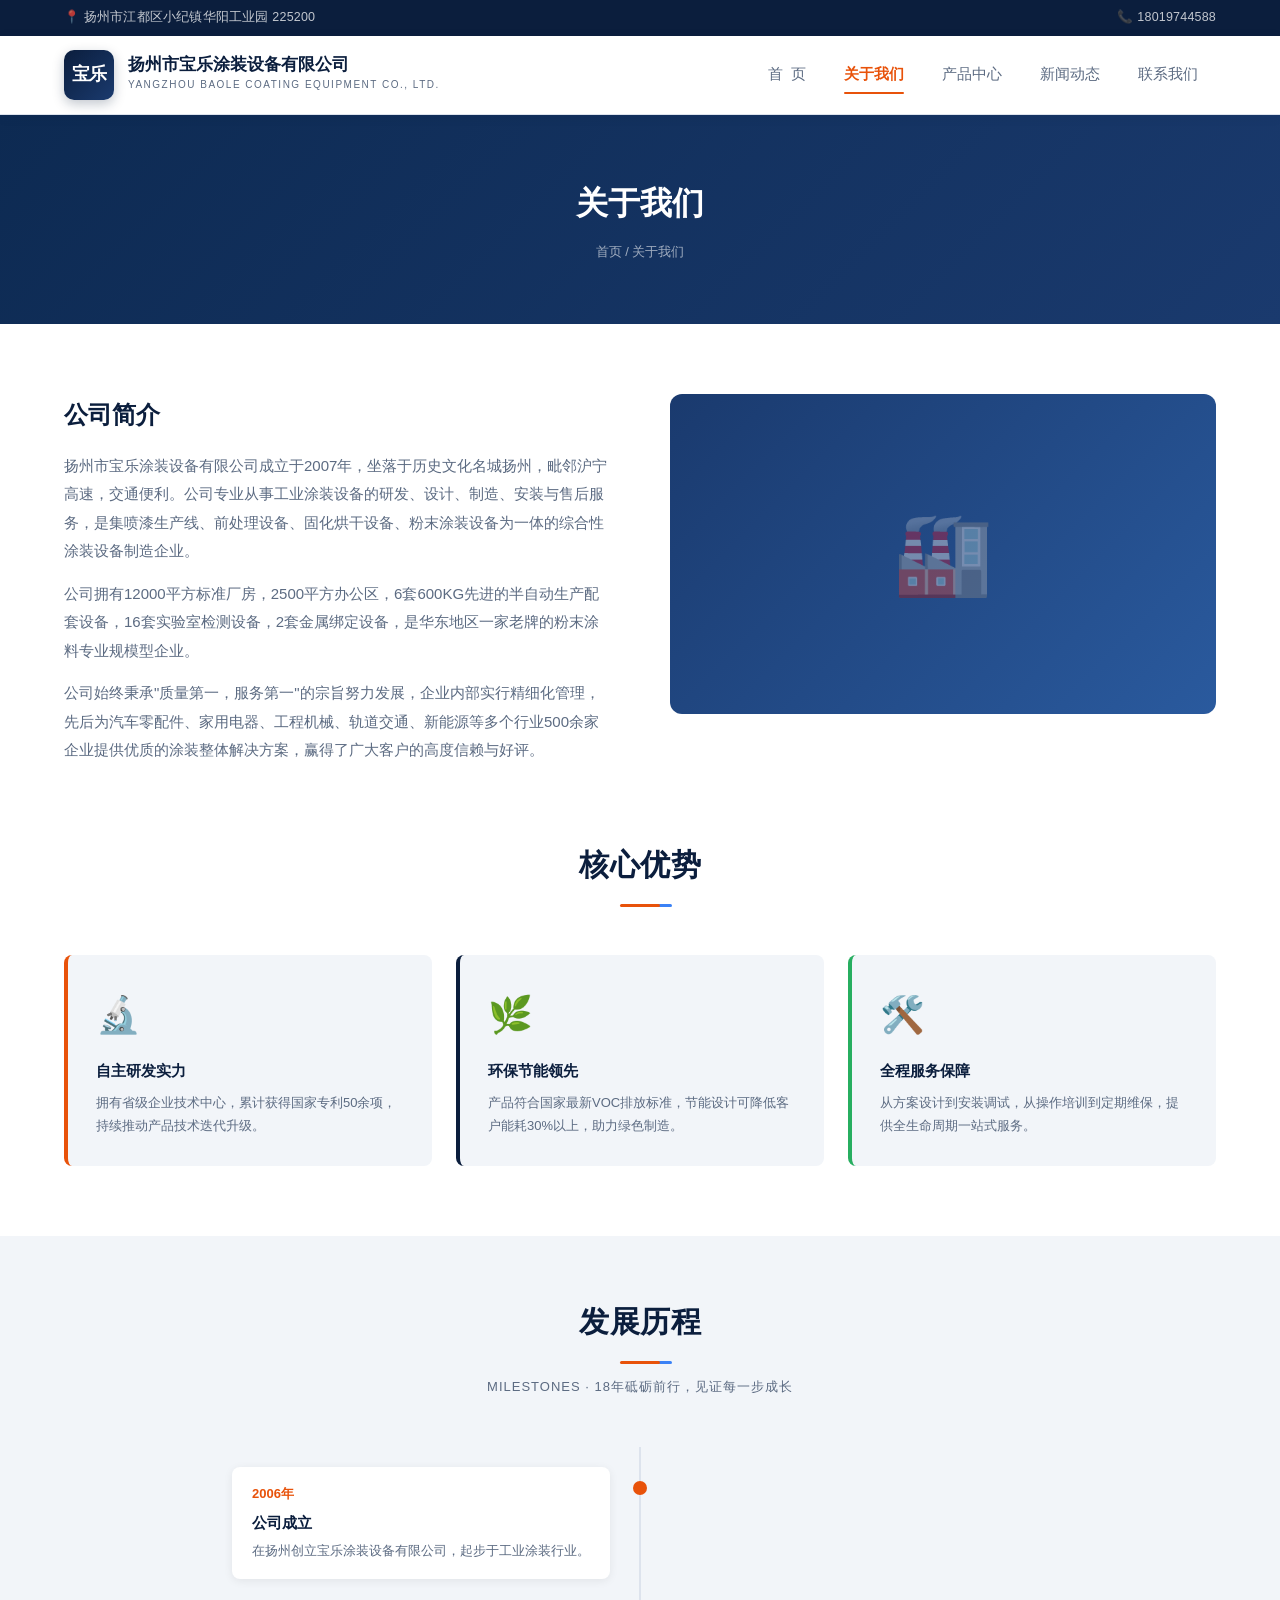
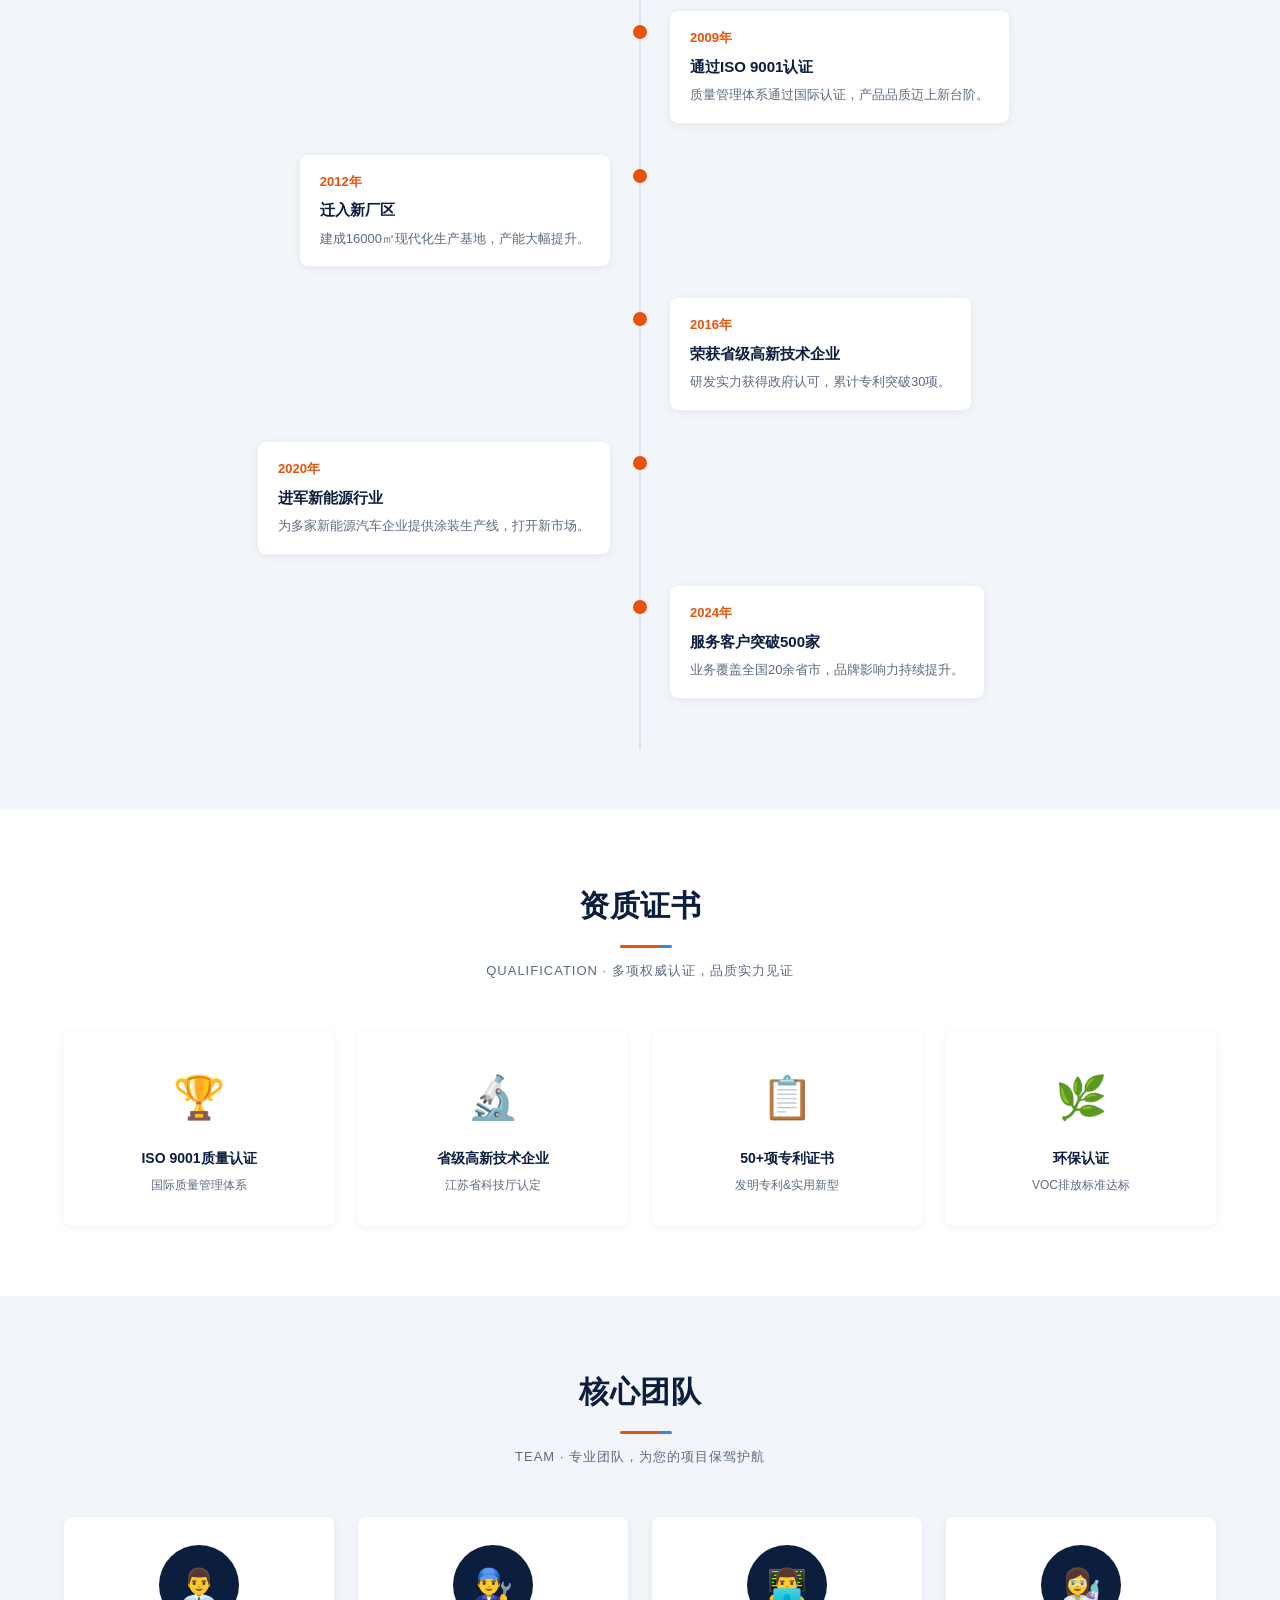
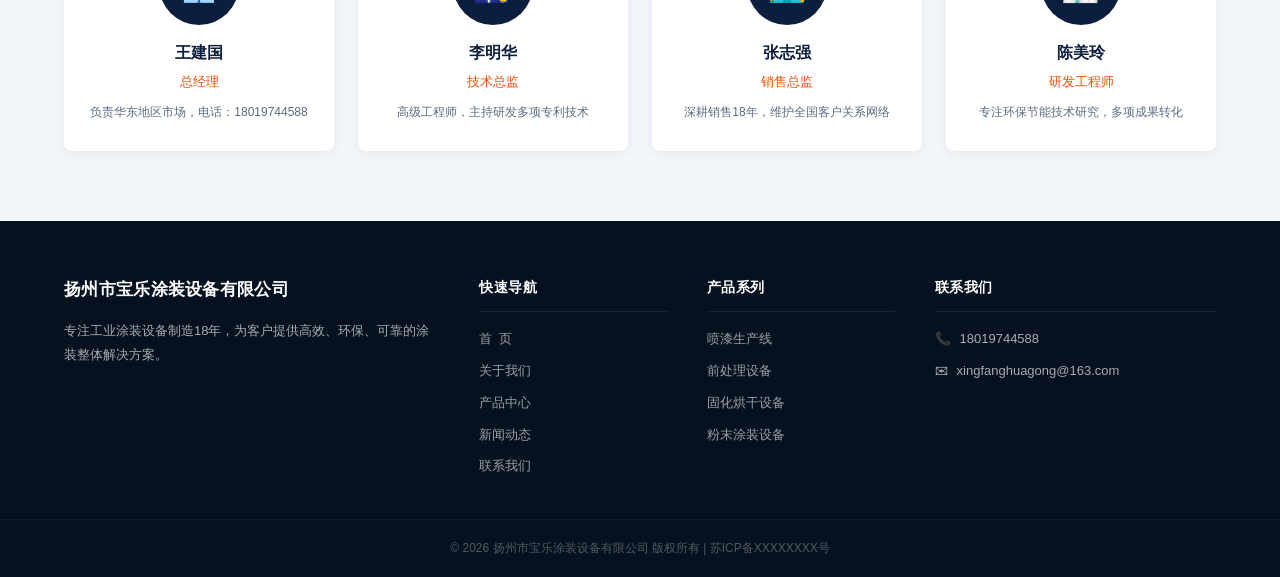
==== about.html @ dbf253af "更新公司名称、地址及英文全称 - 公司名称：扬州市星方化工设备厂 → 扬州市宝乐涂装设备有限公司 - 英文名称：更新为 YANGZHOU BAOLE COATING EQUIPMENT CO., LT" ====
<!DOCTYPE html>
<html lang="zh-CN">
<head>
  <meta charset="UTF-8" />
  <meta name="viewport" content="width=device-width, initial-scale=1.0" />
  <title>关于我们 - 扬州市宝乐涂装设备有限公司</title>
  <link rel="stylesheet" href="css/style.css" />
  <style>
    .page-banner {
      background: linear-gradient(135deg, #0d2a52, #1a3a6e);
      color: #fff; text-align: center;
      padding: 60px 20px;
    }
    .page-banner h2 { font-size: 32px; margin-bottom: 10px; }
    .page-banner p { color: rgba(255,255,255,0.7); font-size: 14px; }
    .breadcrumb { font-size: 13px; color: rgba(255,255,255,0.6); margin-top: 10px; }
    .breadcrumb a { color: rgba(255,255,255,0.6); }
    .breadcrumb a:hover { color: #fff; }

    .about-page { padding: 70px 0; }
    .about-page-grid {
      display: grid;
      grid-template-columns: 1fr 1fr;
      gap: 60px; align-items: start;
      margin-bottom: 60px;
    }
    .about-page-text h3 { font-size: 24px; color: var(--primary); margin-bottom: 16px; }
    .about-page-text p { color: var(--text-light); line-height: 1.9; margin-bottom: 14px; }

    .milestone-section { padding: 60px 0; background: var(--light-bg); }
    .timeline { position: relative; padding: 20px 0; }
    .timeline::before {
      content: ""; position: absolute;
      left: 50%; top: 0; bottom: 0;
      width: 2px; background: var(--border);
      transform: translateX(-50%);
    }
    .timeline-item {
      display: flex; justify-content: flex-end;
      padding-right: calc(50% + 30px);
      position: relative; margin-bottom: 32px;
    }
    .timeline-item:nth-child(even) {
      justify-content: flex-start;
      padding-right: 0;
      padding-left: calc(50% + 30px);
    }
    .timeline-dot {
      position: absolute; left: 50%;
      transform: translateX(-50%);
      width: 14px; height: 14px;
      background: var(--accent); border-radius: 50%;
      top: 14px;
    }
    .timeline-card {
      background: #fff;
      border-radius: 8px;
      padding: 16px 20px;
      box-shadow: 0 2px 10px rgba(0,0,0,0.07);
      max-width: 380px;
    }
    .timeline-card .year { font-size: 13px; color: var(--accent); font-weight: 600; margin-bottom: 4px; }
    .timeline-card h4 { font-size: 15px; color: var(--primary); margin-bottom: 4px; }
    .timeline-card p { font-size: 13px; color: var(--text-light); }

    .cert-grid {
      display: grid;
      grid-template-columns: repeat(4, 1fr);
      gap: 24px; margin-top: 40px;
    }
    .cert-card {
      background: #fff; border-radius: 8px;
      padding: 30px 20px; text-align: center;
      box-shadow: 0 2px 10px rgba(0,0,0,0.06);
    }
    .cert-icon { font-size: 42px; margin-bottom: 12px; }
    .cert-card h4 { font-size: 14px; color: var(--primary); }
    .cert-card p { font-size: 12px; color: var(--text-light); margin-top: 4px; }

    .team-section { padding: 70px 0; }
    .team-grid {
      display: grid;
      grid-template-columns: repeat(4, 1fr);
      gap: 24px;
    }
    .team-card {
      text-align: center;
      background: #fff; border-radius: 8px;
      padding: 28px 16px;
      box-shadow: 0 2px 10px rgba(0,0,0,0.06);
    }
    .team-avatar {
      width: 80px; height: 80px;
      background: var(--primary); border-radius: 50%;
      margin: 0 auto 14px;
      display: flex; align-items: center; justify-content: center;
      font-size: 32px; color: #fff;
    }
    .team-card h4 { font-size: 16px; color: var(--primary); }
    .team-card .role { font-size: 13px; color: var(--accent); margin: 4px 0 8px; }
    .team-card p { font-size: 12px; color: var(--text-light); }

    @media(max-width:768px) {
      .about-page-grid { grid-template-columns: 1fr; }
      .timeline::before { left: 20px; }
      .timeline-item, .timeline-item:nth-child(even) {
        justify-content: flex-start;
        padding: 0 0 0 50px;
      }
      .timeline-dot { left: 20px; }
      .cert-grid { grid-template-columns: repeat(2,1fr); }
      .team-grid { grid-template-columns: repeat(2,1fr); }
    }
  </style>
</head>
<body>

<div class="top-bar">
  <div class="container">
    <div class="top-bar-left">
      <span>📍 扬州市江都区小纪镇华阳工业园 225200</span>
    </div>
    <div class="top-bar-right">
      <span>📞 18019744588</span>
    </div>
  </div>
</div>

<nav class="navbar">
  <div class="container">
    <div class="logo">
      <div class="logo-icon">宝乐</div>
      <div class="logo-text">
        <h1>扬州市宝乐涂装设备有限公司</h1>
        <span>YANGZHOU BAOLE COATING EQUIPMENT CO., LTD.</span>
      </div>
    </div>
    <div class="hamburger"><span></span><span></span><span></span></div>
    <ul class="nav-menu">
      <li><a href="index.html">首&nbsp;&nbsp;页</a></li>
      <li><a href="about.html" class="active">关于我们</a></li>
      <li><a href="products.html">产品中心</a></li>
      <li><a href="news.html">新闻动态</a></li>
      <li><a href="contact.html">联系我们</a></li>
    </ul>
  </div>
</nav>

<div class="page-banner">
  <h2>关于我们</h2>
  <div class="breadcrumb"><a href="index.html">首页</a> / 关于我们</div>
</div>

<!-- 公司简介 -->
<section class="about-page">
  <div class="container">
    <div class="about-page-grid">
      <div class="about-page-text">
        <h3>公司简介</h3>
        <p>扬州市宝乐涂装设备有限公司成立于2007年，坐落于历史文化名城扬州，毗邻沪宁高速，交通便利。公司专业从事工业涂装设备的研发、设计、制造、安装与售后服务，是集喷漆生产线、前处理设备、固化烘干设备、粉末涂装设备为一体的综合性涂装设备制造企业。</p>
        <p>公司拥有12000平方标准厂房，2500平方办公区，6套600KG先进的半自动生产配套设备，16套实验室检测设备，2套金属绑定设备，是华东地区一家老牌的粉末涂料专业规模型企业。</p>
        <p>公司始终秉承"质量第一，服务第一"的宗旨努力发展，企业内部实行精细化管理，先后为汽车零配件、家用电器、工程机械、轨道交通、新能源等多个行业500余家企业提供优质的涂装整体解决方案，赢得了广大客户的高度信赖与好评。</p>
      </div>
      <div style="background:linear-gradient(135deg,#1a3a6e,#2a5a9e);border-radius:12px;height:320px;display:flex;align-items:center;justify-content:center;font-size:80px;color:rgba(255,255,255,0.4)">🏭</div>
    </div>

    <!-- 核心优势 -->
    <div class="section-title"><h2>核心优势</h2></div>
    <div style="display:grid;grid-template-columns:repeat(3,1fr);gap:24px">
      <div style="background:var(--light-bg);border-radius:8px;padding:28px;border-left:4px solid var(--accent)">
        <div style="font-size:36px;margin-bottom:12px">🔬</div>
        <h4 style="color:var(--primary);margin-bottom:8px">自主研发实力</h4>
        <p style="font-size:13px;color:var(--text-light)">拥有省级企业技术中心，累计获得国家专利50余项，持续推动产品技术迭代升级。</p>
      </div>
      <div style="background:var(--light-bg);border-radius:8px;padding:28px;border-left:4px solid var(--primary)">
        <div style="font-size:36px;margin-bottom:12px">🌿</div>
        <h4 style="color:var(--primary);margin-bottom:8px">环保节能领先</h4>
        <p style="font-size:13px;color:var(--text-light)">产品符合国家最新VOC排放标准，节能设计可降低客户能耗30%以上，助力绿色制造。</p>
      </div>
      <div style="background:var(--light-bg);border-radius:8px;padding:28px;border-left:4px solid #27ae60">
        <div style="font-size:36px;margin-bottom:12px">🛠️</div>
        <h4 style="color:var(--primary);margin-bottom:8px">全程服务保障</h4>
        <p style="font-size:13px;color:var(--text-light)">从方案设计到安装调试，从操作培训到定期维保，提供全生命周期一站式服务。</p>
      </div>
    </div>
  </div>
</section>

<!-- 发展历程 -->
<section class="milestone-section">
  <div class="container">
    <div class="section-title"><h2>发展历程</h2><p>MILESTONES · 18年砥砺前行，见证每一步成长</p></div>
    <div class="timeline">
      <div class="timeline-item">
        <div class="timeline-dot"></div>
        <div class="timeline-card">
          <div class="year">2006年</div>
          <h4>公司成立</h4>
          <p>在扬州创立宝乐涂装设备有限公司，起步于工业涂装行业。</p>
        </div>
      </div>
      <div class="timeline-item">
        <div class="timeline-dot"></div>
        <div class="timeline-card">
          <div class="year">2009年</div>
          <h4>通过ISO 9001认证</h4>
          <p>质量管理体系通过国际认证，产品品质迈上新台阶。</p>
        </div>
      </div>
      <div class="timeline-item">
        <div class="timeline-dot"></div>
        <div class="timeline-card">
          <div class="year">2012年</div>
          <h4>迁入新厂区</h4>
          <p>建成16000㎡现代化生产基地，产能大幅提升。</p>
        </div>
      </div>
      <div class="timeline-item">
        <div class="timeline-dot"></div>
        <div class="timeline-card">
          <div class="year">2016年</div>
          <h4>荣获省级高新技术企业</h4>
          <p>研发实力获得政府认可，累计专利突破30项。</p>
        </div>
      </div>
      <div class="timeline-item">
        <div class="timeline-dot"></div>
        <div class="timeline-card">
          <div class="year">2020年</div>
          <h4>进军新能源行业</h4>
          <p>为多家新能源汽车企业提供涂装生产线，打开新市场。</p>
        </div>
      </div>
      <div class="timeline-item">
        <div class="timeline-dot"></div>
        <div class="timeline-card">
          <div class="year">2024年</div>
          <h4>服务客户突破500家</h4>
          <p>业务覆盖全国20余省市，品牌影响力持续提升。</p>
        </div>
      </div>
    </div>
  </div>
</section>

<!-- 资质证书 -->
<section style="padding:70px 0;background:#fff">
  <div class="container">
    <div class="section-title"><h2>资质证书</h2><p>QUALIFICATION · 多项权威认证，品质实力见证</p></div>
    <div class="cert-grid">
      <div class="cert-card"><div class="cert-icon">🏆</div><h4>ISO 9001质量认证</h4><p>国际质量管理体系</p></div>
      <div class="cert-card"><div class="cert-icon">🔬</div><h4>省级高新技术企业</h4><p>江苏省科技厅认定</p></div>
      <div class="cert-card"><div class="cert-icon">📋</div><h4>50+项专利证书</h4><p>发明专利&实用新型</p></div>
      <div class="cert-card"><div class="cert-icon">🌿</div><h4>环保认证</h4><p>VOC排放标准达标</p></div>
    </div>
  </div>
</section>

<!-- 核心团队 -->
<section class="team-section" style="background:var(--light-bg)">
  <div class="container">
    <div class="section-title"><h2>核心团队</h2><p>TEAM · 专业团队，为您的项目保驾护航</p></div>
    <div class="team-grid">
      <div class="team-card">
        <div class="team-avatar">👨‍💼</div>
        <h4>王建国</h4>
        <div class="role">总经理</div>
        <p>负责华东地区市场，电话：18019744588</p>
      </div>
      <div class="team-card">
        <div class="team-avatar">👨‍🔧</div>
        <h4>李明华</h4>
        <div class="role">技术总监</div>
        <p>高级工程师，主持研发多项专利技术</p>
      </div>
      <div class="team-card">
        <div class="team-avatar">👨‍💻</div>
        <h4>张志强</h4>
        <div class="role">销售总监</div>
        <p>深耕销售18年，维护全国客户关系网络</p>
      </div>
      <div class="team-card">
        <div class="team-avatar">👩‍🔬</div>
        <h4>陈美玲</h4>
        <div class="role">研发工程师</div>
        <p>专注环保节能技术研究，多项成果转化</p>
      </div>
    </div>
  </div>
</section>

<footer>
  <div class="footer-main">
    <div class="container">
      <div class="footer-grid">
        <div class="footer-about">
          <div class="footer-logo">扬州市宝乐涂装设备有限公司</div>
          <p>专注工业涂装设备制造18年，为客户提供高效、环保、可靠的涂装整体解决方案。</p>
        </div>
        <div class="footer-col">
          <h4>快速导航</h4>
          <ul>
            <li><a href="index.html">首&nbsp;&nbsp;页</a></li>
            <li><a href="about.html">关于我们</a></li>
            <li><a href="products.html">产品中心</a></li>
            <li><a href="news.html">新闻动态</a></li>
            <li><a href="contact.html">联系我们</a></li>
          </ul>
        </div>
        <div class="footer-col">
          <h4>产品系列</h4>
          <ul>
            <li><a href="products.html">喷漆生产线</a></li>
            <li><a href="products.html">前处理设备</a></li>
            <li><a href="products.html">固化烘干设备</a></li>
            <li><a href="products.html">粉末涂装设备</a></li>
          </ul>
        </div>
        <div class="footer-col">
          <h4>联系我们</h4>
          <ul class="footer-contact">
            <li><span>📞</span><span>18019744588</span></li>
            <li><span>✉</span><span>xingfanghuagong@163.com</span></li>
          </ul>
        </div>
      </div>
    </div>
  </div>
  <div class="footer-bottom">
    <div class="container">© 2026 扬州市宝乐涂装设备有限公司 版权所有 | <a href="#">苏ICP备XXXXXXXX号</a></div>
  </div>
</footer>

<button class="back-top" title="回到顶部">▲</button>
<script src="js/main.js"></script>
</body>
</html>
---- css/style.css ----
/* =============================================
   扬州星方宝乐涂装设备有限公司 - 官网样式 v2
   ============================================= */

/* ---------- 全局变量 ---------- */
:root {
  --primary:       #0b1e3d;
  --primary-mid:   #1a3a6e;
  --accent:        #e8520a;
  --accent-hover:  #c94208;
  --sky:           #3b82f6;
  --light-bg:      #f2f5f9;
  --text:          #1c2437;
  --text-light:    #5c6b82;
  --border:        #dde3ed;
  --white:         #ffffff;
  --shadow-sm:     0 2px 10px rgba(11,30,61,0.07);
  --shadow-md:     0 6px 24px rgba(11,30,61,0.10);
  --shadow-lg:     0 16px 48px rgba(11,30,61,0.15);
  --ease:          cubic-bezier(0.4, 0, 0.2, 1);
}

/* ---------- 全局重置 ---------- */
*, *::before, *::after { margin: 0; padding: 0; box-sizing: border-box; }

html { scroll-behavior: smooth; }

body {
  font-family: "Microsoft YaHei", "微软雅黑", "PingFang SC", Arial, sans-serif;
  color: var(--text);
  font-size: 15px;
  line-height: 1.75;
  background: var(--white);
  -webkit-font-smoothing: antialiased;
}

a { text-decoration: none; color: inherit; }
ul { list-style: none; }
img { max-width: 100%; display: block; }

.container {
  max-width: 1200px;
  margin: 0 auto;
  padding: 0 24px;
}

/* ---------- 通用区块标题 ---------- */
.section-title {
  text-align: center;
  margin-bottom: 48px;
}
.section-title h2 {
  font-size: 30px;
  font-weight: 700;
  color: var(--primary);
  display: inline-block;
  position: relative;
  padding-bottom: 16px;
  letter-spacing: 0.5px;
}
.section-title h2::after {
  content: "";
  position: absolute;
  bottom: 0; left: 50%;
  transform: translateX(-50%);
  width: 40px; height: 3px;
  background: var(--accent);
  border-radius: 2px;
}
.section-title h2::before {
  content: "";
  position: absolute;
  bottom: 0; left: 50%;
  transform: translateX(calc(-50% + 24px));
  width: 16px; height: 3px;
  background: var(--sky);
  border-radius: 2px;
}
.section-title p {
  color: var(--text-light);
  margin-top: 12px;
  font-size: 13px;
  letter-spacing: 1px;
}

/* ---------- 滚动入场动画 ---------- */
.reveal {
  opacity: 0;
  transform: translateY(28px);
  transition: opacity 0.65s var(--ease), transform 0.65s var(--ease);
}
.reveal.visible {
  opacity: 1;
  transform: none;
}
.reveal-delay-1 { transition-delay: 0.1s; }
.reveal-delay-2 { transition-delay: 0.2s; }
.reveal-delay-3 { transition-delay: 0.3s; }

/* ---------- 顶部信息栏 ---------- */
.top-bar {
  background: var(--primary);
  color: rgba(255,255,255,0.75);
  font-size: 12.5px;
  padding: 7px 0;
  letter-spacing: 0.2px;
}
.top-bar .container {
  display: flex;
  justify-content: space-between;
  align-items: center;
  flex-wrap: wrap;
  gap: 6px;
}
.top-bar a { color: rgba(255,255,255,0.75); transition: color 0.2s; }
.top-bar a:hover { color: #fff; }
.top-bar-left, .top-bar-right {
  display: flex;
  gap: 22px;
  align-items: center;
}
.top-bar span { display: flex; align-items: center; gap: 5px; }

/* ---------- 导航栏 ---------- */
.navbar {
  background: var(--white);
  border-bottom: 1px solid var(--border);
  position: sticky;
  top: 0;
  z-index: 1000;
  box-shadow: 0 2px 12px rgba(11,30,61,0.06);
}
.navbar .container {
  display: flex;
  align-items: center;
  justify-content: space-between;
  height: 78px;
}
.logo {
  display: flex;
  align-items: center;
  gap: 14px;
}
.logo-icon {
  width: 50px; height: 50px;
  background: linear-gradient(135deg, var(--primary), var(--primary-mid));
  border-radius: 10px;
  display: flex; align-items: center; justify-content: center;
  font-size: 18px; color: #fff; font-weight: 800;
  letter-spacing: -0.5px;
  flex-shrink: 0;
  box-shadow: 0 4px 12px rgba(11,30,61,0.25);
}
.logo-text {
  display: flex;
  flex-direction: column;
  gap: 3px;
}
.logo-text h1 {
  font-size: 17px;
  color: var(--primary);
  font-weight: 700;
  line-height: 1;
}
.logo-text span {
  font-size: 10px;
  color: var(--text-light);
  letter-spacing: 1.5px;
  font-weight: 400;
}
.nav-menu {
  display: flex;
  align-items: center;
  gap: 2px;
}
.nav-menu li a {
  display: block;
  padding: 10px 18px;
  font-size: 14.5px;
  color: var(--text-light);
  border-radius: 6px;
  position: relative;
  transition: color 0.2s var(--ease);
  white-space: nowrap;
  font-weight: 500;
}
.nav-menu li a::after {
  content: '';
  position: absolute;
  bottom: 4px; left: 18px; right: 18px;
  height: 2px;
  background: var(--accent);
  border-radius: 1px;
  transform: scaleX(0);
  transition: transform 0.25s var(--ease);
  transform-origin: left;
}
.nav-menu li a:hover {
  color: var(--primary);
}
.nav-menu li a:hover::after {
  transform: scaleX(1);
}
.nav-menu li a.active {
  color: var(--accent);
  font-weight: 600;
}
.nav-menu li a.active::after {
  transform: scaleX(1);
}

/* 汉堡菜单（移动端） */
.hamburger {
  display: none;
  flex-direction: column;
  gap: 5px;
  cursor: pointer;
  padding: 6px;
}
.hamburger span {
  width: 24px; height: 2px;
  background: var(--primary);
  transition: all 0.3s;
  display: block;
  border-radius: 2px;
}

/* ---------- Banner 轮播 ---------- */
.banner {
  position: relative;
  overflow: hidden;
  height: 520px;
}
.banner-slides {
  display: flex;
  transition: transform 0.65s var(--ease);
  height: 100%;
}
.banner-slide {
  min-width: 100%;
  height: 100%;
  position: relative;
  display: flex;
  align-items: center;
  justify-content: flex-start;
}

.banner-slide-1 {
  background: linear-gradient(125deg, #071324 0%, #0b1e3d 45%, #122e5a 100%);
}
.banner-slide-2 {
  background: linear-gradient(125deg, #071a0b 0%, #0d2a12 45%, #0f3318 100%);
}
.banner-slide-3 {
  background: linear-gradient(125deg, #1a0900 0%, #2d1100 45%, #3d1800 100%);
}

/* 几何装饰层 */
.banner-bg-pattern {
  position: absolute; inset: 0;
  overflow: hidden;
  pointer-events: none;
}
.banner-bg-pattern::before {
  content: '';
  position: absolute;
  right: -80px; top: -80px;
  width: 560px; height: 560px;
  border-radius: 50%;
  border: 1px solid rgba(255,255,255,0.04);
  box-shadow:
    0 0 0 60px rgba(255,255,255,0.025),
    0 0 0 120px rgba(255,255,255,0.015),
    0 0 0 200px rgba(255,255,255,0.007);
}
.banner-bg-pattern::after {
  content: '';
  position: absolute;
  right: 120px; bottom: 40px;
  width: 200px; height: 200px;
  border: 1px solid rgba(255,255,255,0.06);
  transform: rotate(45deg);
}

.banner-content {
  position: relative;
  z-index: 2;
  color: #fff;
  padding: 0 60px;
  max-width: 720px;
  text-align: left;
}
.banner-tag {
  display: inline-flex;
  align-items: center;
  gap: 6px;
  background: rgba(232,82,10,0.9);
  color: #fff;
  padding: 5px 14px;
  border-radius: 3px;
  font-size: 12px;
  letter-spacing: 1px;
  margin-bottom: 22px;
  font-weight: 500;
}
.banner-tag::before {
  content: '';
  width: 5px; height: 5px;
  background: #fff;
  border-radius: 50%;
  display: inline-block;
}
.banner-content h2 {
  font-size: 46px;
  font-weight: 700;
  line-height: 1.25;
  margin-bottom: 18px;
  letter-spacing: -0.5px;
}
.banner-content h2 em {
  font-style: normal;
  color: var(--accent);
}
.banner-content p {
  font-size: 16px;
  color: rgba(255,255,255,0.75);
  margin-bottom: 34px;
  max-width: 520px;
  line-height: 1.7;
}
.banner-btns {
  display: flex;
  gap: 14px;
  flex-wrap: wrap;
}
.btn-primary {
  background: var(--accent);
  color: #fff;
  padding: 13px 32px;
  border-radius: 4px;
  font-size: 14.5px;
  font-weight: 600;
  transition: all 0.25s var(--ease);
  border: 2px solid var(--accent);
  letter-spacing: 0.3px;
}
.btn-primary:hover {
  background: var(--accent-hover);
  border-color: var(--accent-hover);
  transform: translateY(-2px);
  box-shadow: 0 6px 20px rgba(232,82,10,0.35);
}
.btn-outline {
  background: transparent;
  color: rgba(255,255,255,0.9);
  padding: 13px 32px;
  border-radius: 4px;
  font-size: 14.5px;
  font-weight: 500;
  border: 2px solid rgba(255,255,255,0.35);
  transition: all 0.25s var(--ease);
}
.btn-outline:hover {
  background: rgba(255,255,255,0.1);
  border-color: rgba(255,255,255,0.7);
  transform: translateY(-2px);
}

.banner-prev, .banner-next {
  position: absolute;
  top: 50%; transform: translateY(-50%);
  background: rgba(255,255,255,0.1);
  backdrop-filter: blur(4px);
  color: #fff;
  border: 1px solid rgba(255,255,255,0.2);
  width: 46px; height: 46px;
  border-radius: 50%;
  font-size: 20px;
  cursor: pointer;
  transition: all 0.2s;
  z-index: 10;
  display: flex; align-items: center; justify-content: center;
}
.banner-prev { left: 24px; }
.banner-next { right: 24px; }
.banner-prev:hover, .banner-next:hover {
  background: rgba(255,255,255,0.2);
  border-color: rgba(255,255,255,0.5);
}

.banner-dots {
  position: absolute;
  bottom: 24px; left: 60px;
  display: flex; gap: 8px;
}
.banner-dots span {
  width: 6px; height: 6px;
  border-radius: 50%;
  background: rgba(255,255,255,0.35);
  cursor: pointer;
  transition: all 0.25s;
}
.banner-dots span.active {
  background: var(--accent);
  width: 24px;
  border-radius: 3px;
}

/* ---------- 统计数字 ---------- */
.stats-bar {
  background: var(--white);
  padding: 0;
  border-bottom: 1px solid var(--border);
}
.stats-bar .container {
  display: grid;
  grid-template-columns: repeat(4, 1fr);
}
.stat-item {
  padding: 32px 20px;
  text-align: center;
  border-right: 1px solid var(--border);
  position: relative;
  transition: background 0.2s;
}
.stat-item:last-child { border-right: none; }
.stat-item::before {
  content: '';
  position: absolute;
  top: 0; left: 0; right: 0;
  height: 3px;
  background: transparent;
  transition: background 0.2s;
}
.stat-item:hover::before {
  background: var(--accent);
}
.stat-number {
  font-size: 40px;
  font-weight: 800;
  color: var(--primary);
  line-height: 1;
  letter-spacing: -1px;
}
.stat-number sup {
  font-size: 16px;
  font-weight: 600;
  color: var(--accent);
  letter-spacing: 0;
}
.stat-label {
  font-size: 13px;
  color: var(--text-light);
  margin-top: 8px;
  letter-spacing: 0.5px;
}

/* ---------- 产品中心 ---------- */
.products-section {
  padding: 80px 0;
  background: var(--light-bg);
}
.products-grid {
  display: grid;
  grid-template-columns: repeat(3, 1fr);
  gap: 22px;
}
.product-card {
  background: var(--white);
  border-radius: 10px;
  overflow: hidden;
  box-shadow: var(--shadow-sm);
  transition: all 0.3s var(--ease);
  border: 1px solid transparent;
}
.product-card:hover {
  transform: translateY(-6px);
  box-shadow: var(--shadow-lg);
  border-color: var(--border);
}

/* 产品图片区 - CSS纯色几何设计 */
.product-img {
  height: 180px;
  position: relative;
  overflow: hidden;
  display: flex;
  align-items: center;
  justify-content: center;
}
.product-img::before,
.product-img::after {
  content: '';
  position: absolute;
  border-radius: 50%;
  transition: transform 0.4s var(--ease);
}
.product-card:hover .product-img::before {
  transform: scale(1.15);
}
.product-card:hover .product-img::after {
  transform: scale(1.1) rotate(15deg);
}

/* 产品1：纯聚酯 - 深蓝系 */
.products-grid .product-card:nth-child(1) .product-img {
  background: linear-gradient(145deg, #0f2d6e 0%, #1e4fa0 60%, #2d6bc4 100%);
}
.products-grid .product-card:nth-child(1) .product-img::before {
  width: 140px; height: 140px;
  background: rgba(255,255,255,0.06);
  right: -30px; top: -30px;
}
.products-grid .product-card:nth-child(1) .product-img::after {
  width: 80px; height: 80px;
  background: rgba(255,255,255,0.08);
  left: 20px; bottom: -20px;
}

/* 产品2：抗静电 - 深橙系 */
.products-grid .product-card:nth-child(2) .product-img {
  background: linear-gradient(145deg, #7c2000 0%, #b83700 60%, #e8520a 100%);
}
.products-grid .product-card:nth-child(2) .product-img::before {
  width: 120px; height: 120px;
  background: rgba(255,255,255,0.07);
  left: -20px; top: -20px;
}
.products-grid .product-card:nth-child(2) .product-img::after {
  width: 60px; height: 60px;
  background: rgba(255,255,255,0.08);
  right: 30px; bottom: 10px;
  border-radius: 6px;
  transform: rotate(45deg);
}

/* 产品3：美术型 - 深绿系 */
.products-grid .product-card:nth-child(3) .product-img {
  background: linear-gradient(145deg, #0a3322 0%, #0f5035 60%, #18754e 100%);
}
.products-grid .product-card:nth-child(3) .product-img::before {
  width: 100px; height: 100px;
  background: rgba(255,255,255,0.06);
  right: 20px; top: -10px;
  border-radius: 8px;
  transform: rotate(20deg);
}
.products-grid .product-card:nth-child(3) .product-img::after {
  width: 70px; height: 70px;
  background: rgba(255,255,255,0.06);
  left: 20px; bottom: 10px;
  border-radius: 4px;
  transform: rotate(45deg);
}

/* 产品4：耐高温 - 深红系 */
.products-grid .product-card:nth-child(4) .product-img {
  background: linear-gradient(145deg, #5c0a0a 0%, #8f1a1a 60%, #c02525 100%);
}
.products-grid .product-card:nth-child(4) .product-img::before {
  width: 160px; height: 160px;
  background: rgba(255,255,255,0.04);
  left: 50%; top: 50%;
  transform: translate(-50%, -50%);
}
.products-grid .product-card:nth-child(4) .product-img::after {
  width: 90px; height: 90px;
  background: rgba(255,255,255,0.07);
  left: 50%; top: 50%;
  transform: translate(-50%, -50%);
}

/* 产品5：热转印 - 深紫系 */
.products-grid .product-card:nth-child(5) .product-img {
  background: linear-gradient(145deg, #2a0a5c 0%, #3d1282 60%, #5a24ad 100%);
}
.products-grid .product-card:nth-child(5) .product-img::before {
  width: 130px; height: 130px;
  background: rgba(255,255,255,0.06);
  right: -10px; bottom: -10px;
}
.products-grid .product-card:nth-child(5) .product-img::after {
  width: 70px; height: 70px;
  background: rgba(255,255,255,0.07);
  left: 30px; top: 20px;
  border-radius: 2px;
  transform: rotate(30deg);
}

/* 产品6：阻燃型 - 深琥珀系 */
.products-grid .product-card:nth-child(6) .product-img {
  background: linear-gradient(145deg, #3d2200 0%, #6b3a00 60%, #9e5800 100%);
}
.products-grid .product-card:nth-child(6) .product-img::before {
  width: 100px; height: 100px;
  background: rgba(255,255,255,0.06);
  right: 30px; top: 20px;
  border-radius: 0;
  transform: rotate(45deg);
}
.products-grid .product-card:nth-child(6) .product-img::after {
  width: 140px; height: 140px;
  background: rgba(255,255,255,0.04);
  left: -30px; bottom: -30px;
  border-radius: 0;
  transform: rotate(45deg);
}

/* 产品卡片内的标签文字 */
.product-img-label {
  position: relative;
  z-index: 2;
  color: rgba(255,255,255,0.5);
  font-size: 11px;
  font-weight: 600;
  letter-spacing: 2px;
  text-transform: uppercase;
  border: 1px solid rgba(255,255,255,0.2);
  padding: 4px 10px;
  border-radius: 2px;
}

.product-info { padding: 22px; }
.product-info h3 {
  font-size: 15.5px;
  color: var(--primary);
  margin-bottom: 9px;
  font-weight: 600;
}
.product-info p {
  font-size: 13px;
  color: var(--text-light);
  line-height: 1.7;
  margin-bottom: 16px;
}
.product-link {
  font-size: 13px;
  color: var(--accent);
  font-weight: 600;
  display: inline-flex;
  align-items: center;
  gap: 4px;
  transition: gap 0.2s;
}
.product-card:hover .product-link { gap: 8px; }

/* ---------- 关于我们 ---------- */
.about-section {
  padding: 80px 0;
  background: var(--white);
}
.about-grid {
  display: grid;
  grid-template-columns: 1fr 1.1fr;
  gap: 64px;
  align-items: center;
}
.about-img-box {
  position: relative;
}
.about-img-main {
  background: linear-gradient(135deg, #071324 0%, #0b1e3d 50%, #132d5a 100%);
  border-radius: 12px;
  height: 360px;
  display: flex; align-items: center; justify-content: center;
  overflow: hidden;
  position: relative;
}
.about-img-main::before {
  content: '';
  position: absolute;
  width: 260px; height: 260px;
  border-radius: 50%;
  border: 1px solid rgba(255,255,255,0.05);
  box-shadow:
    0 0 0 40px rgba(255,255,255,0.03),
    0 0 0 80px rgba(255,255,255,0.015);
  left: 50%; top: 50%;
  transform: translate(-50%, -50%);
}
.about-img-main::after {
  content: '星方';
  position: absolute;
  font-size: 72px;
  font-weight: 800;
  color: rgba(255,255,255,0.06);
  letter-spacing: -2px;
}
.about-img-badge {
  position: absolute;
  bottom: -18px; right: -18px;
  background: var(--accent);
  color: #fff;
  padding: 18px 22px;
  border-radius: 10px;
  text-align: center;
  box-shadow: 0 8px 24px rgba(232,82,10,0.4);
}
.about-img-badge .years {
  font-size: 38px;
  font-weight: 800;
  line-height: 1;
  letter-spacing: -1px;
}
.about-img-badge .years-label { font-size: 11px; margin-top: 3px; letter-spacing: 0.5px; }
.about-text h2 {
  font-size: 26px;
  color: var(--primary);
  margin-bottom: 6px;
  font-weight: 700;
}
.about-text .sub-title {
  color: var(--accent);
  font-size: 13.5px;
  margin-bottom: 22px;
  letter-spacing: 0.5px;
}
.about-text p {
  color: var(--text-light);
  margin-bottom: 15px;
  line-height: 1.9;
  font-size: 14.5px;
}
.about-features {
  display: grid;
  grid-template-columns: 1fr 1fr;
  gap: 12px;
  margin-top: 28px;
}
.about-feature {
  display: flex;
  align-items: flex-start;
  gap: 12px;
  padding: 14px;
  background: var(--light-bg);
  border-radius: 8px;
  border: 1px solid var(--border);
  transition: all 0.2s;
}
.about-feature:hover {
  border-color: rgba(232,82,10,0.3);
  background: #fff;
}
.about-feature .icon { font-size: 20px; flex-shrink: 0; margin-top: 1px; }
.about-feature h4 { font-size: 13.5px; color: var(--primary); margin-bottom: 3px; font-weight: 600; }
.about-feature p { font-size: 12px; color: var(--text-light); margin: 0; line-height: 1.5; }

/* ---------- 新闻动态 ---------- */
.news-section {
  padding: 80px 0;
  background: var(--light-bg);
}
.news-grid {
  display: grid;
  grid-template-columns: 1.4fr 1fr;
  gap: 28px;
}
.news-main .news-card {
  background: var(--white);
  border-radius: 10px;
  overflow: hidden;
  box-shadow: var(--shadow-sm);
  border: 1px solid var(--border);
  transition: box-shadow 0.3s;
}
.news-main .news-card:hover { box-shadow: var(--shadow-md); }
.news-img {
  height: 220px;
  background: linear-gradient(135deg, #071324, #1a3a6e);
  display: flex; align-items: center; justify-content: center;
  font-size: 48px;
  color: rgba(255,255,255,0.2);
  position: relative;
  overflow: hidden;
}
.news-img::after {
  content: '';
  position: absolute;
  width: 200px; height: 200px;
  border-radius: 50%;
  background: rgba(255,255,255,0.03);
  right: -40px; bottom: -40px;
}
.news-body { padding: 24px 26px; }
.news-meta {
  display: flex; gap: 14px;
  font-size: 12px;
  color: var(--text-light);
  margin-bottom: 12px;
  align-items: center;
}
.news-meta .tag {
  background: rgba(11,30,61,0.07);
  color: var(--primary);
  padding: 2px 10px;
  border-radius: 20px;
  font-size: 11px;
  font-weight: 600;
  letter-spacing: 0.3px;
}
.news-body h3 { font-size: 17px; color: var(--primary); margin-bottom: 12px; line-height: 1.5; font-weight: 600; }
.news-body p { font-size: 13.5px; color: var(--text-light); line-height: 1.8; }

.news-list {
  background: var(--white);
  border-radius: 10px;
  padding: 26px;
  box-shadow: var(--shadow-sm);
  border: 1px solid var(--border);
}
.news-list h3 {
  font-size: 16px;
  color: var(--primary);
  margin-bottom: 20px;
  padding-bottom: 14px;
  border-bottom: 2px solid var(--accent);
  font-weight: 600;
}
.news-list-item {
  padding: 13px 0;
  border-bottom: 1px solid var(--border);
  cursor: pointer;
  transition: padding-left 0.2s;
}
.news-list-item:last-child { border-bottom: none; }
.news-list-item:hover { padding-left: 6px; }
.news-list-item .date {
  font-size: 11px;
  color: var(--text-light);
  margin-bottom: 4px;
  letter-spacing: 0.3px;
}
.news-list-item .title {
  font-size: 13.5px;
  color: var(--text);
  line-height: 1.5;
  transition: color 0.2s;
}
.news-list-item:hover .title { color: var(--accent); }

/* ---------- 联系我们 ---------- */
.contact-section {
  padding: 80px 0;
  background: var(--white);
}
.contact-grid {
  display: grid;
  grid-template-columns: 1fr 1.2fr;
  gap: 56px;
}
.contact-info h3 { font-size: 20px; color: var(--primary); margin-bottom: 24px; font-weight: 600; }
.contact-item {
  display: flex;
  gap: 16px;
  margin-bottom: 22px;
  align-items: flex-start;
}
.contact-item .icon {
  width: 44px; height: 44px;
  background: var(--light-bg);
  border: 1px solid var(--border);
  border-radius: 10px;
  display: flex; align-items: center; justify-content: center;
  font-size: 18px;
  flex-shrink: 0;
  transition: all 0.2s;
}
.contact-item:hover .icon {
  background: var(--primary);
  border-color: var(--primary);
}
.contact-item h4 { font-size: 12px; color: var(--text-light); margin-bottom: 3px; letter-spacing: 0.5px; }
.contact-item p { font-size: 15px; color: var(--text); font-weight: 500; }

.contact-form h3 { font-size: 20px; color: var(--primary); margin-bottom: 24px; font-weight: 600; }
.form-row { display: grid; grid-template-columns: 1fr 1fr; gap: 14px; margin-bottom: 14px; }
.form-group { margin-bottom: 14px; }
.form-group label {
  display: block;
  font-size: 12.5px;
  color: var(--text-light);
  margin-bottom: 7px;
  font-weight: 500;
  letter-spacing: 0.3px;
}
.form-group input,
.form-group select,
.form-group textarea {
  width: 100%;
  padding: 11px 14px;
  border: 1.5px solid var(--border);
  border-radius: 6px;
  font-size: 14px;
  font-family: inherit;
  transition: border-color 0.2s, box-shadow 0.2s;
  outline: none;
  background: var(--white);
  color: var(--text);
}
.form-group input:focus,
.form-group select:focus,
.form-group textarea:focus {
  border-color: var(--primary-mid);
  box-shadow: 0 0 0 3px rgba(26,58,110,0.08);
}
.form-group textarea { resize: vertical; min-height: 105px; }
.btn-submit {
  background: var(--accent);
  color: #fff;
  border: none;
  padding: 13px 40px;
  border-radius: 5px;
  font-size: 14.5px;
  font-weight: 600;
  cursor: pointer;
  transition: all 0.25s var(--ease);
  font-family: inherit;
  letter-spacing: 0.3px;
}
.btn-submit:hover {
  background: var(--accent-hover);
  transform: translateY(-1px);
  box-shadow: 0 4px 16px rgba(232,82,10,0.3);
}

/* ---------- 地图 ---------- */
.map-section { padding: 0 0 80px; }
.map-placeholder {
  height: 260px;
  background: var(--light-bg);
  border-radius: 10px;
  display: flex; flex-direction: column;
  align-items: center; justify-content: center;
  color: var(--primary);
  border: 1.5px dashed var(--border);
}
.map-placeholder .map-icon { font-size: 40px; margin-bottom: 12px; opacity: 0.4; }
.map-placeholder p { font-size: 14px; color: var(--text-light); }

/* ---------- 页脚 ---------- */
footer {
  background: #06111f;
  color: rgba(255,255,255,0.65);
}
.footer-main {
  padding: 54px 0 32px;
  border-bottom: 1px solid rgba(255,255,255,0.06);
}
.footer-grid {
  display: grid;
  grid-template-columns: 2fr 1fr 1fr 1.5fr;
  gap: 40px;
}
.footer-about .footer-logo {
  font-size: 17px;
  font-weight: 700;
  color: var(--white);
  margin-bottom: 14px;
  letter-spacing: 0.3px;
}
.footer-about p { font-size: 13px; line-height: 1.9; }
.footer-col h4 {
  color: var(--white);
  font-size: 14px;
  font-weight: 600;
  margin-bottom: 16px;
  padding-bottom: 12px;
  border-bottom: 1px solid rgba(255,255,255,0.08);
  letter-spacing: 0.5px;
}
.footer-col ul li { margin-bottom: 9px; font-size: 13px; }
.footer-col ul li a { color: rgba(255,255,255,0.6); transition: color 0.2s; }
.footer-col ul li a:hover { color: var(--accent); }
.footer-contact li {
  display: flex; align-items: flex-start;
  gap: 9px; margin-bottom: 10px; font-size: 13px;
}
.footer-bottom {
  padding: 18px 0;
  text-align: center;
  font-size: 12px;
  color: rgba(255,255,255,0.3);
}
.footer-bottom a { color: rgba(255,255,255,0.3); transition: color 0.2s; }
.footer-bottom a:hover { color: rgba(255,255,255,0.6); }

/* ---------- 回到顶部 ---------- */
.back-top {
  position: fixed;
  right: 26px; bottom: 62px;
  width: 44px; height: 44px;
  background: var(--primary);
  color: #fff;
  border: none;
  border-radius: 50%;
  font-size: 16px;
  cursor: pointer;
  box-shadow: var(--shadow-md);
  display: none;
  align-items: center; justify-content: center;
  transition: all 0.2s;
  z-index: 999;
}
.back-top:hover {
  background: var(--accent);
  transform: translateY(-2px);
}
.back-top.show { display: flex; }

/* ---------- 悬浮客服 ---------- */
.float-service {
  position: fixed;
  right: 26px; bottom: 122px;
  z-index: 999;
  display: flex;
  flex-direction: column;
  gap: 8px;
}
.float-btn {
  width: 44px; height: 44px;
  background: var(--primary);
  color: #fff;
  border-radius: 50%;
  display: flex; align-items: center; justify-content: center;
  font-size: 18px;
  cursor: pointer;
  box-shadow: var(--shadow-md);
  transition: all 0.2s;
  position: relative;
}
.float-btn:hover {
  background: var(--accent);
  transform: scale(1.08);
}
.float-btn .tooltip {
  position: absolute;
  right: 52px;
  background: rgba(11,30,61,0.88);
  color: #fff;
  padding: 5px 10px;
  border-radius: 4px;
  font-size: 12px;
  white-space: nowrap;
  opacity: 0;
  transition: opacity 0.2s;
  pointer-events: none;
}
.float-btn:hover .tooltip { opacity: 1; }

/* ---------- 响应式 ---------- */
@media (max-width: 1024px) {
  .products-grid { grid-template-columns: repeat(2, 1fr); }
  .footer-grid { grid-template-columns: 1fr 1fr; gap: 28px; }
  .about-grid { gap: 36px; }
}

@media (max-width: 768px) {
  .top-bar { display: none; }
  .hamburger { display: flex; }
  .nav-menu {
    display: none;
    position: absolute;
    top: 78px; left: 0; right: 0;
    background: var(--white);
    flex-direction: column;
    padding: 12px 20px 20px;
    box-shadow: 0 12px 28px rgba(11,30,61,0.1);
    border-top: 1px solid var(--border);
  }
  .nav-menu.open { display: flex; }
  .navbar { position: relative; }

  .banner { height: 400px; }
  .banner-content { padding: 0 24px; }
  .banner-content h2 { font-size: 28px; }
  .banner-content p { font-size: 14px; }
  .banner-dots { left: 24px; }

  .stats-bar .container { grid-template-columns: repeat(2, 1fr); }
  .stat-item { border-right: none; border-bottom: 1px solid var(--border); }
  .stat-item:nth-child(odd) { border-right: 1px solid var(--border); }

  .products-grid { grid-template-columns: 1fr 1fr; }
  .about-grid { grid-template-columns: 1fr; }
  .about-img-box { display: none; }
  .news-grid { grid-template-columns: 1fr; }
  .contact-grid { grid-template-columns: 1fr; }
  .form-row { grid-template-columns: 1fr; }
  .footer-grid { grid-template-columns: 1fr; }
  .section-title h2 { font-size: 24px; }
}

@media (max-width: 480px) {
  .products-grid { grid-template-columns: 1fr; }
  .about-features { grid-template-columns: 1fr; }
  .banner-content h2 { font-size: 24px; }
  .stat-number { font-size: 32px; }
  .stats-bar .container { grid-template-columns: repeat(2, 1fr); }
}
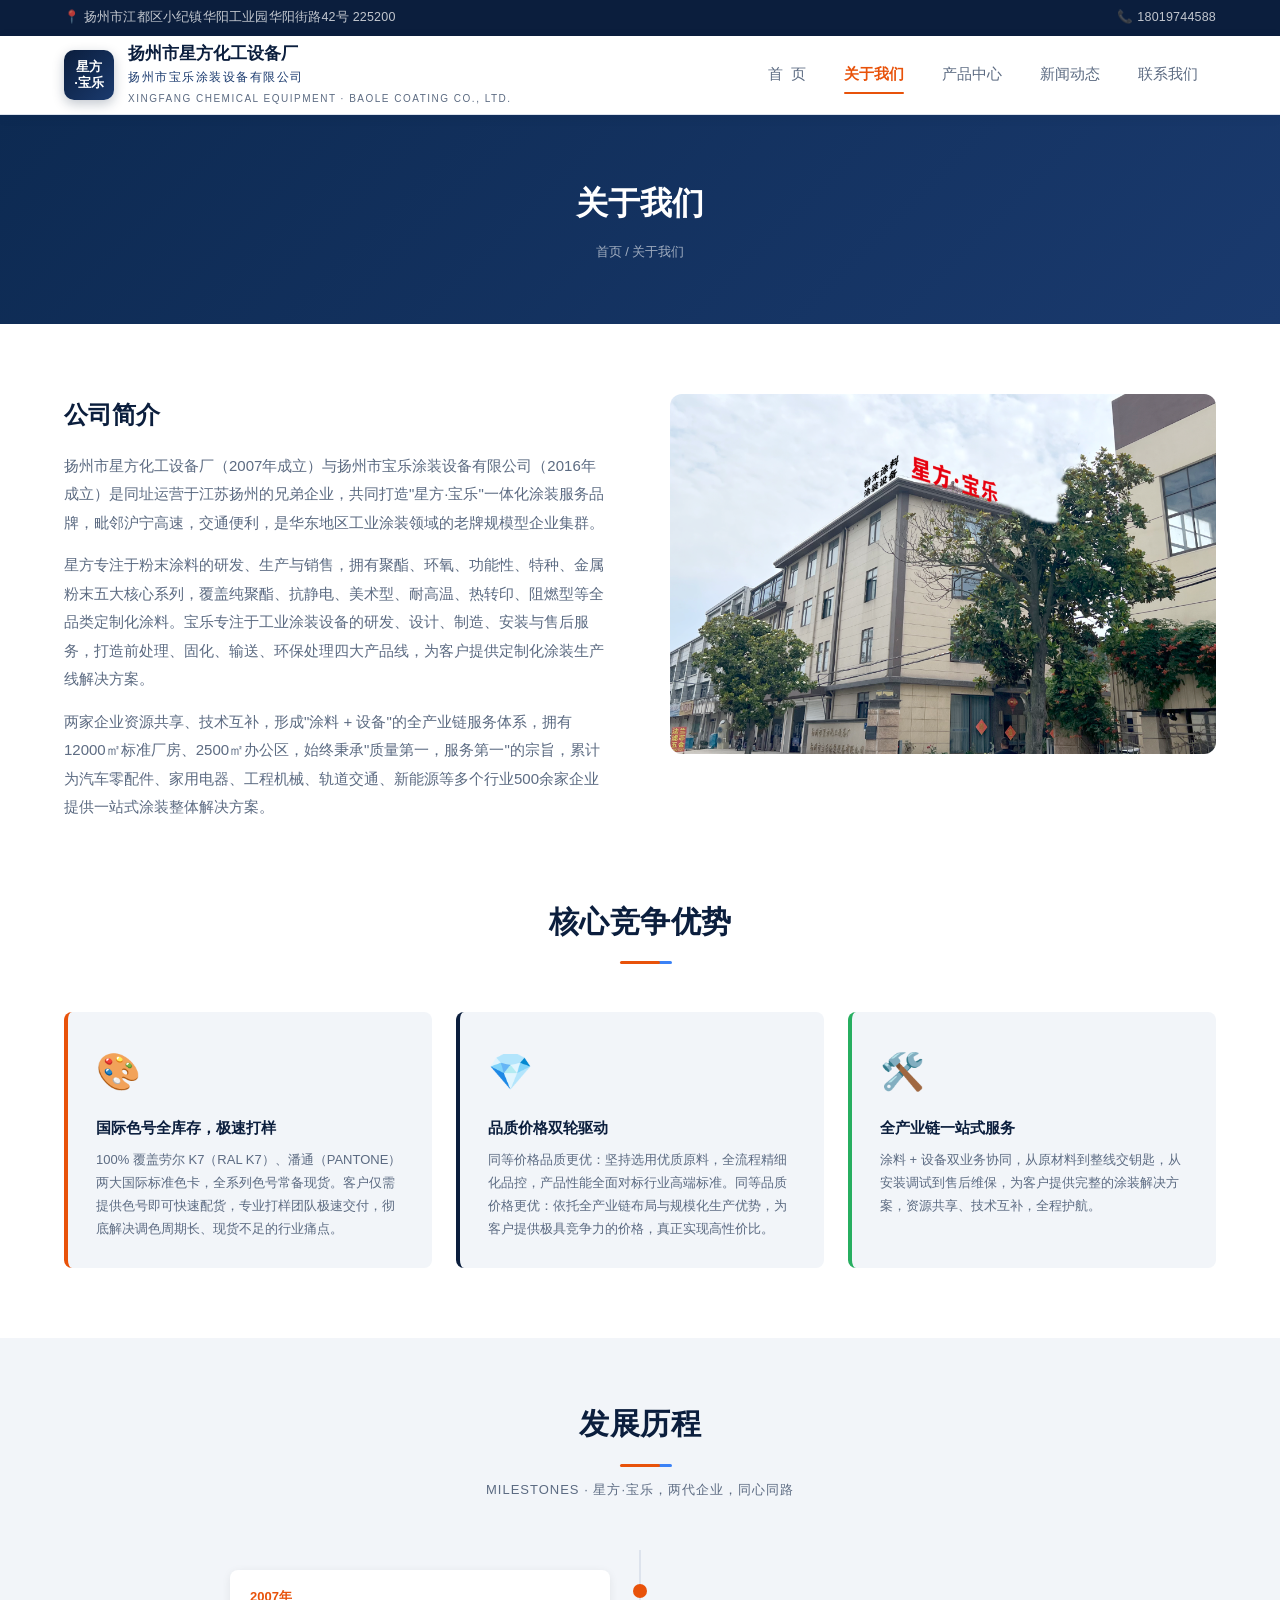
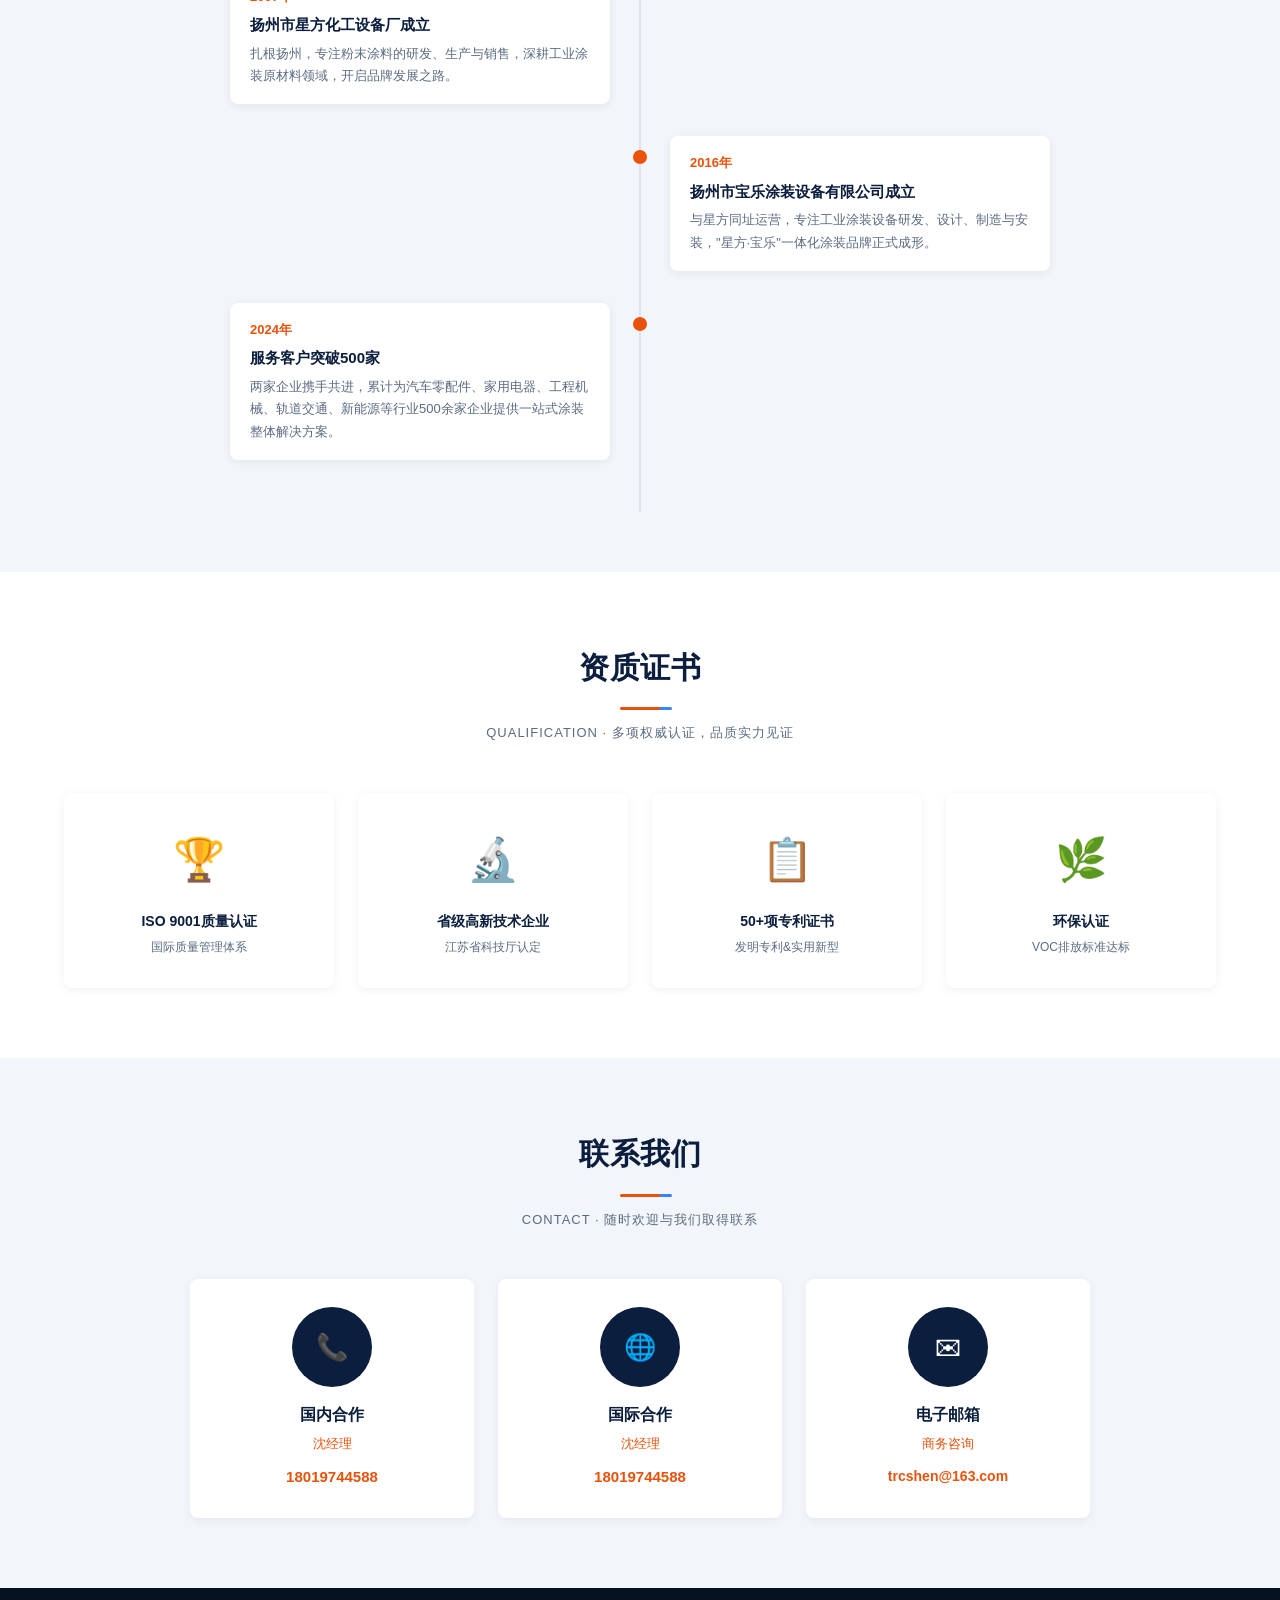
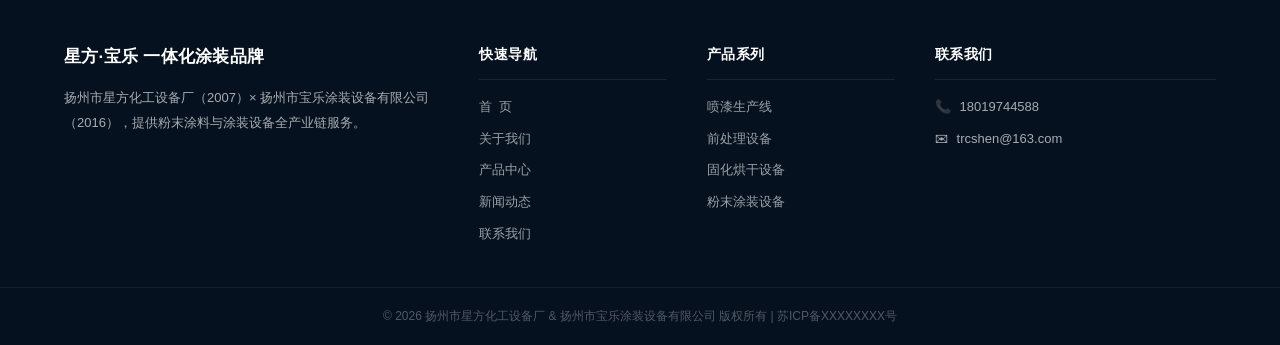
==== commit 73537655: "网站全面升级：加入真实照片、双品牌Logo、产品结构重组 - 新增 images/ 文件夹，含17张真实厂房与涂装设备照片（已修正倒置方向） - 全站 Logo 改为「星方·宝乐」双公司名，地址加「华" ====
--- a/about.html
+++ b/about.html
@@ -3,7 +3,7 @@
 <head>
   <meta charset="UTF-8" />
   <meta name="viewport" content="width=device-width, initial-scale=1.0" />
-  <title>关于我们 - 扬州市宝乐涂装设备有限公司</title>
+  <title>关于我们 - 扬州市星方化工设备厂 & 宝乐涂装设备有限公司</title>
   <link rel="stylesheet" href="css/style.css" />
   <style>
     .page-banner {
@@ -118,7 +118,7 @@
 <div class="top-bar">
   <div class="container">
     <div class="top-bar-left">
-      <span>📍 扬州市江都区小纪镇华阳工业园 225200</span>
+      <span>📍 扬州市江都区小纪镇华阳工业园华阳街路42号 225200</span>
     </div>
     <div class="top-bar-right">
       <span>📞 18019744588</span>
@@ -129,10 +129,10 @@
 <nav class="navbar">
   <div class="container">
     <div class="logo">
-      <div class="logo-icon">宝乐</div>
+      <div class="logo-icon" style="font-size:13px;letter-spacing:0;line-height:1.2;text-align:center">星方<br>·宝乐</div>
       <div class="logo-text">
-        <h1>扬州市宝乐涂装设备有限公司</h1>
-        <span>YANGZHOU BAOLE COATING EQUIPMENT CO., LTD.</span>
+        <h1 style="line-height:1.3">扬州市星方化工设备厂<br><span style="font-size:12px;font-weight:500;color:var(--primary-mid)">扬州市宝乐涂装设备有限公司</span></h1>
+        <span>XINGFANG CHEMICAL EQUIPMENT · BAOLE COATING CO., LTD.</span>
       </div>
     </div>
     <div class="hamburger"><span></span><span></span><span></span></div>
@@ -157,30 +157,32 @@
     <div class="about-page-grid">
       <div class="about-page-text">
         <h3>公司简介</h3>
-        <p>扬州市宝乐涂装设备有限公司成立于2007年，坐落于历史文化名城扬州，毗邻沪宁高速，交通便利。公司专业从事工业涂装设备的研发、设计、制造、安装与售后服务，是集喷漆生产线、前处理设备、固化烘干设备、粉末涂装设备为一体的综合性涂装设备制造企业。</p>
-        <p>公司拥有12000平方标准厂房，2500平方办公区，6套600KG先进的半自动生产配套设备，16套实验室检测设备，2套金属绑定设备，是华东地区一家老牌的粉末涂料专业规模型企业。</p>
-        <p>公司始终秉承"质量第一，服务第一"的宗旨努力发展，企业内部实行精细化管理，先后为汽车零配件、家用电器、工程机械、轨道交通、新能源等多个行业500余家企业提供优质的涂装整体解决方案，赢得了广大客户的高度信赖与好评。</p>
-      </div>
-      <div style="background:linear-gradient(135deg,#1a3a6e,#2a5a9e);border-radius:12px;height:320px;display:flex;align-items:center;justify-content:center;font-size:80px;color:rgba(255,255,255,0.4)">🏭</div>
+        <p>扬州市星方化工设备厂（2007年成立）与扬州市宝乐涂装设备有限公司（2016年成立）是同址运营于江苏扬州的兄弟企业，共同打造"星方·宝乐"一体化涂装服务品牌，毗邻沪宁高速，交通便利，是华东地区工业涂装领域的老牌规模型企业集群。</p>
+        <p>星方专注于粉末涂料的研发、生产与销售，拥有聚酯、环氧、功能性、特种、金属粉末五大核心系列，覆盖纯聚酯、抗静电、美术型、耐高温、热转印、阻燃型等全品类定制化涂料。宝乐专注于工业涂装设备的研发、设计、制造、安装与售后服务，打造前处理、固化、输送、环保处理四大产品线，为客户提供定制化涂装生产线解决方案。</p>
+        <p>两家企业资源共享、技术互补，形成"涂料 + 设备"的全产业链服务体系，拥有12000㎡标准厂房、2500㎡办公区，始终秉承"质量第一，服务第一"的宗旨，累计为汽车零配件、家用电器、工程机械、轨道交通、新能源等多个行业500余家企业提供一站式涂装整体解决方案。</p>
+      </div>
+      <div style="border-radius:12px;overflow:hidden;height:360px">
+        <img src="images/factory-main.png" alt="星方·宝乐厂房外观" style="width:100%;height:100%;object-fit:cover">
+      </div>
     </div>
 
     <!-- 核心优势 -->
-    <div class="section-title"><h2>核心优势</h2></div>
+    <div class="section-title"><h2>核心竞争优势</h2></div>
     <div style="display:grid;grid-template-columns:repeat(3,1fr);gap:24px">
       <div style="background:var(--light-bg);border-radius:8px;padding:28px;border-left:4px solid var(--accent)">
-        <div style="font-size:36px;margin-bottom:12px">🔬</div>
-        <h4 style="color:var(--primary);margin-bottom:8px">自主研发实力</h4>
-        <p style="font-size:13px;color:var(--text-light)">拥有省级企业技术中心，累计获得国家专利50余项，持续推动产品技术迭代升级。</p>
+        <div style="font-size:36px;margin-bottom:12px">🎨</div>
+        <h4 style="color:var(--primary);margin-bottom:8px">国际色号全库存，极速打样</h4>
+        <p style="font-size:13px;color:var(--text-light)">100% 覆盖劳尔 K7（RAL K7）、潘通（PANTONE）两大国际标准色卡，全系列色号常备现货。客户仅需提供色号即可快速配货，专业打样团队极速交付，彻底解决调色周期长、现货不足的行业痛点。</p>
       </div>
       <div style="background:var(--light-bg);border-radius:8px;padding:28px;border-left:4px solid var(--primary)">
-        <div style="font-size:36px;margin-bottom:12px">🌿</div>
-        <h4 style="color:var(--primary);margin-bottom:8px">环保节能领先</h4>
-        <p style="font-size:13px;color:var(--text-light)">产品符合国家最新VOC排放标准，节能设计可降低客户能耗30%以上，助力绿色制造。</p>
+        <div style="font-size:36px;margin-bottom:12px">💎</div>
+        <h4 style="color:var(--primary);margin-bottom:8px">品质价格双轮驱动</h4>
+        <p style="font-size:13px;color:var(--text-light)">同等价格品质更优：坚持选用优质原料，全流程精细化品控，产品性能全面对标行业高端标准。同等品质价格更优：依托全产业链布局与规模化生产优势，为客户提供极具竞争力的价格，真正实现高性价比。</p>
       </div>
       <div style="background:var(--light-bg);border-radius:8px;padding:28px;border-left:4px solid #27ae60">
         <div style="font-size:36px;margin-bottom:12px">🛠️</div>
-        <h4 style="color:var(--primary);margin-bottom:8px">全程服务保障</h4>
-        <p style="font-size:13px;color:var(--text-light)">从方案设计到安装调试，从操作培训到定期维保，提供全生命周期一站式服务。</p>
+        <h4 style="color:var(--primary);margin-bottom:8px">全产业链一站式服务</h4>
+        <p style="font-size:13px;color:var(--text-light)">涂料 + 设备双业务协同，从原材料到整线交钥匙，从安装调试到售后维保，为客户提供完整的涂装解决方案，资源共享、技术互补，全程护航。</p>
       </div>
     </div>
   </div>
@@ -189,46 +191,22 @@
 <!-- 发展历程 -->
 <section class="milestone-section">
   <div class="container">
-    <div class="section-title"><h2>发展历程</h2><p>MILESTONES · 18年砥砺前行，见证每一步成长</p></div>
+    <div class="section-title"><h2>发展历程</h2><p>MILESTONES · 星方·宝乐，两代企业，同心同路</p></div>
     <div class="timeline">
       <div class="timeline-item">
         <div class="timeline-dot"></div>
         <div class="timeline-card">
-          <div class="year">2006年</div>
-          <h4>公司成立</h4>
-          <p>在扬州创立宝乐涂装设备有限公司，起步于工业涂装行业。</p>
-        </div>
-      </div>
-      <div class="timeline-item">
-        <div class="timeline-dot"></div>
-        <div class="timeline-card">
-          <div class="year">2009年</div>
-          <h4>通过ISO 9001认证</h4>
-          <p>质量管理体系通过国际认证，产品品质迈上新台阶。</p>
-        </div>
-      </div>
-      <div class="timeline-item">
-        <div class="timeline-dot"></div>
-        <div class="timeline-card">
-          <div class="year">2012年</div>
-          <h4>迁入新厂区</h4>
-          <p>建成16000㎡现代化生产基地，产能大幅提升。</p>
+          <div class="year">2007年</div>
+          <h4>扬州市星方化工设备厂成立</h4>
+          <p>扎根扬州，专注粉末涂料的研发、生产与销售，深耕工业涂装原材料领域，开启品牌发展之路。</p>
         </div>
       </div>
       <div class="timeline-item">
         <div class="timeline-dot"></div>
         <div class="timeline-card">
           <div class="year">2016年</div>
-          <h4>荣获省级高新技术企业</h4>
-          <p>研发实力获得政府认可，累计专利突破30项。</p>
-        </div>
-      </div>
-      <div class="timeline-item">
-        <div class="timeline-dot"></div>
-        <div class="timeline-card">
-          <div class="year">2020年</div>
-          <h4>进军新能源行业</h4>
-          <p>为多家新能源汽车企业提供涂装生产线，打开新市场。</p>
+          <h4>扬州市宝乐涂装设备有限公司成立</h4>
+          <p>与星方同址运营，专注工业涂装设备研发、设计、制造与安装，"星方·宝乐"一体化涂装品牌正式成形。</p>
         </div>
       </div>
       <div class="timeline-item">
@@ -236,7 +214,7 @@
         <div class="timeline-card">
           <div class="year">2024年</div>
           <h4>服务客户突破500家</h4>
-          <p>业务覆盖全国20余省市，品牌影响力持续提升。</p>
+          <p>两家企业携手共进，累计为汽车零配件、家用电器、工程机械、轨道交通、新能源等行业500余家企业提供一站式涂装整体解决方案。</p>
         </div>
       </div>
     </div>
@@ -256,34 +234,28 @@
   </div>
 </section>
 
-<!-- 核心团队 -->
+<!-- 联系我们 -->
 <section class="team-section" style="background:var(--light-bg)">
   <div class="container">
-    <div class="section-title"><h2>核心团队</h2><p>TEAM · 专业团队，为您的项目保驾护航</p></div>
-    <div class="team-grid">
+    <div class="section-title"><h2>联系我们</h2><p>CONTACT · 随时欢迎与我们取得联系</p></div>
+    <div style="display:grid;grid-template-columns:repeat(3,1fr);gap:24px;max-width:900px;margin:0 auto">
       <div class="team-card">
-        <div class="team-avatar">👨‍💼</div>
-        <h4>王建国</h4>
-        <div class="role">总经理</div>
-        <p>负责华东地区市场，电话：18019744588</p>
+        <div class="team-avatar" style="font-size:26px">📞</div>
+        <h4>国内合作</h4>
+        <div class="role">沈经理</div>
+        <p style="font-size:15px;font-weight:600;color:var(--accent)">18019744588</p>
       </div>
       <div class="team-card">
-        <div class="team-avatar">👨‍🔧</div>
-        <h4>李明华</h4>
-        <div class="role">技术总监</div>
-        <p>高级工程师，主持研发多项专利技术</p>
+        <div class="team-avatar" style="font-size:26px">🌐</div>
+        <h4>国际合作</h4>
+        <div class="role">沈经理</div>
+        <p style="font-size:15px;font-weight:600;color:var(--accent)">18019744588</p>
       </div>
       <div class="team-card">
-        <div class="team-avatar">👨‍💻</div>
-        <h4>张志强</h4>
-        <div class="role">销售总监</div>
-        <p>深耕销售18年，维护全国客户关系网络</p>
-      </div>
-      <div class="team-card">
-        <div class="team-avatar">👩‍🔬</div>
-        <h4>陈美玲</h4>
-        <div class="role">研发工程师</div>
-        <p>专注环保节能技术研究，多项成果转化</p>
+        <div class="team-avatar" style="font-size:26px">✉</div>
+        <h4>电子邮箱</h4>
+        <div class="role">商务咨询</div>
+        <p style="font-size:14px;font-weight:600;color:var(--accent)">trcshen@163.com</p>
       </div>
     </div>
   </div>
@@ -294,8 +266,8 @@
     <div class="container">
       <div class="footer-grid">
         <div class="footer-about">
-          <div class="footer-logo">扬州市宝乐涂装设备有限公司</div>
-          <p>专注工业涂装设备制造18年，为客户提供高效、环保、可靠的涂装整体解决方案。</p>
+          <div class="footer-logo">星方·宝乐 一体化涂装品牌</div>
+          <p>扬州市星方化工设备厂（2007）× 扬州市宝乐涂装设备有限公司（2016），提供粉末涂料与涂装设备全产业链服务。</p>
         </div>
         <div class="footer-col">
           <h4>快速导航</h4>
@@ -320,14 +292,14 @@
           <h4>联系我们</h4>
           <ul class="footer-contact">
             <li><span>📞</span><span>18019744588</span></li>
-            <li><span>✉</span><span>xingfanghuagong@163.com</span></li>
+            <li><span>✉</span><span>trcshen@163.com</span></li>
           </ul>
         </div>
       </div>
     </div>
   </div>
   <div class="footer-bottom">
-    <div class="container">© 2026 扬州市宝乐涂装设备有限公司 版权所有 | <a href="#">苏ICP备XXXXXXXX号</a></div>
+    <div class="container">© 2026 扬州市星方化工设备厂 &amp; 扬州市宝乐涂装设备有限公司 版权所有 | <a href="#">苏ICP备XXXXXXXX号</a></div>
   </div>
 </footer>
 
--- a/css/style.css
+++ b/css/style.css
@@ -129,6 +129,11 @@
   top: 0;
   z-index: 1000;
   box-shadow: 0 2px 12px rgba(11,30,61,0.06);
+  transition: box-shadow 0.3s var(--ease), border-color 0.3s var(--ease);
+}
+.navbar.scrolled {
+  box-shadow: 0 4px 28px rgba(11,30,61,0.14);
+  border-bottom-color: transparent;
 }
 .navbar .container {
   display: flex;
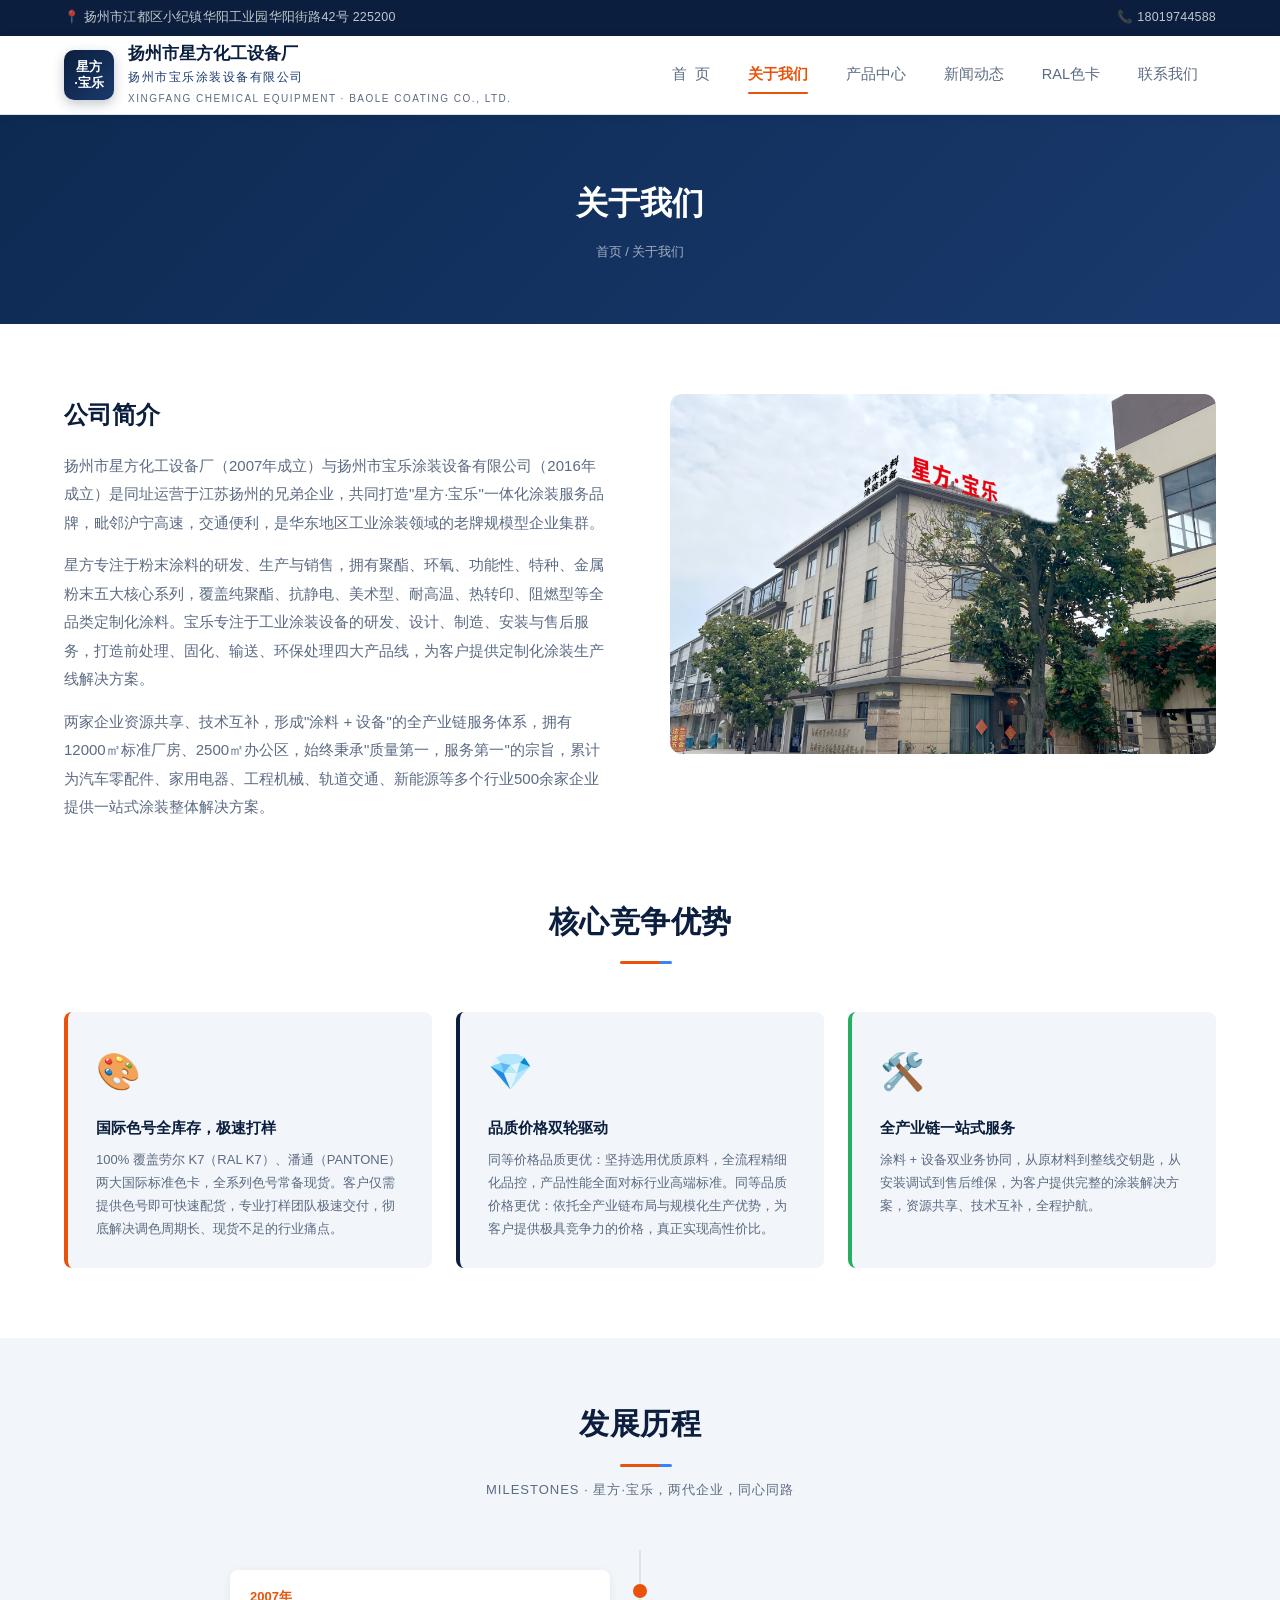
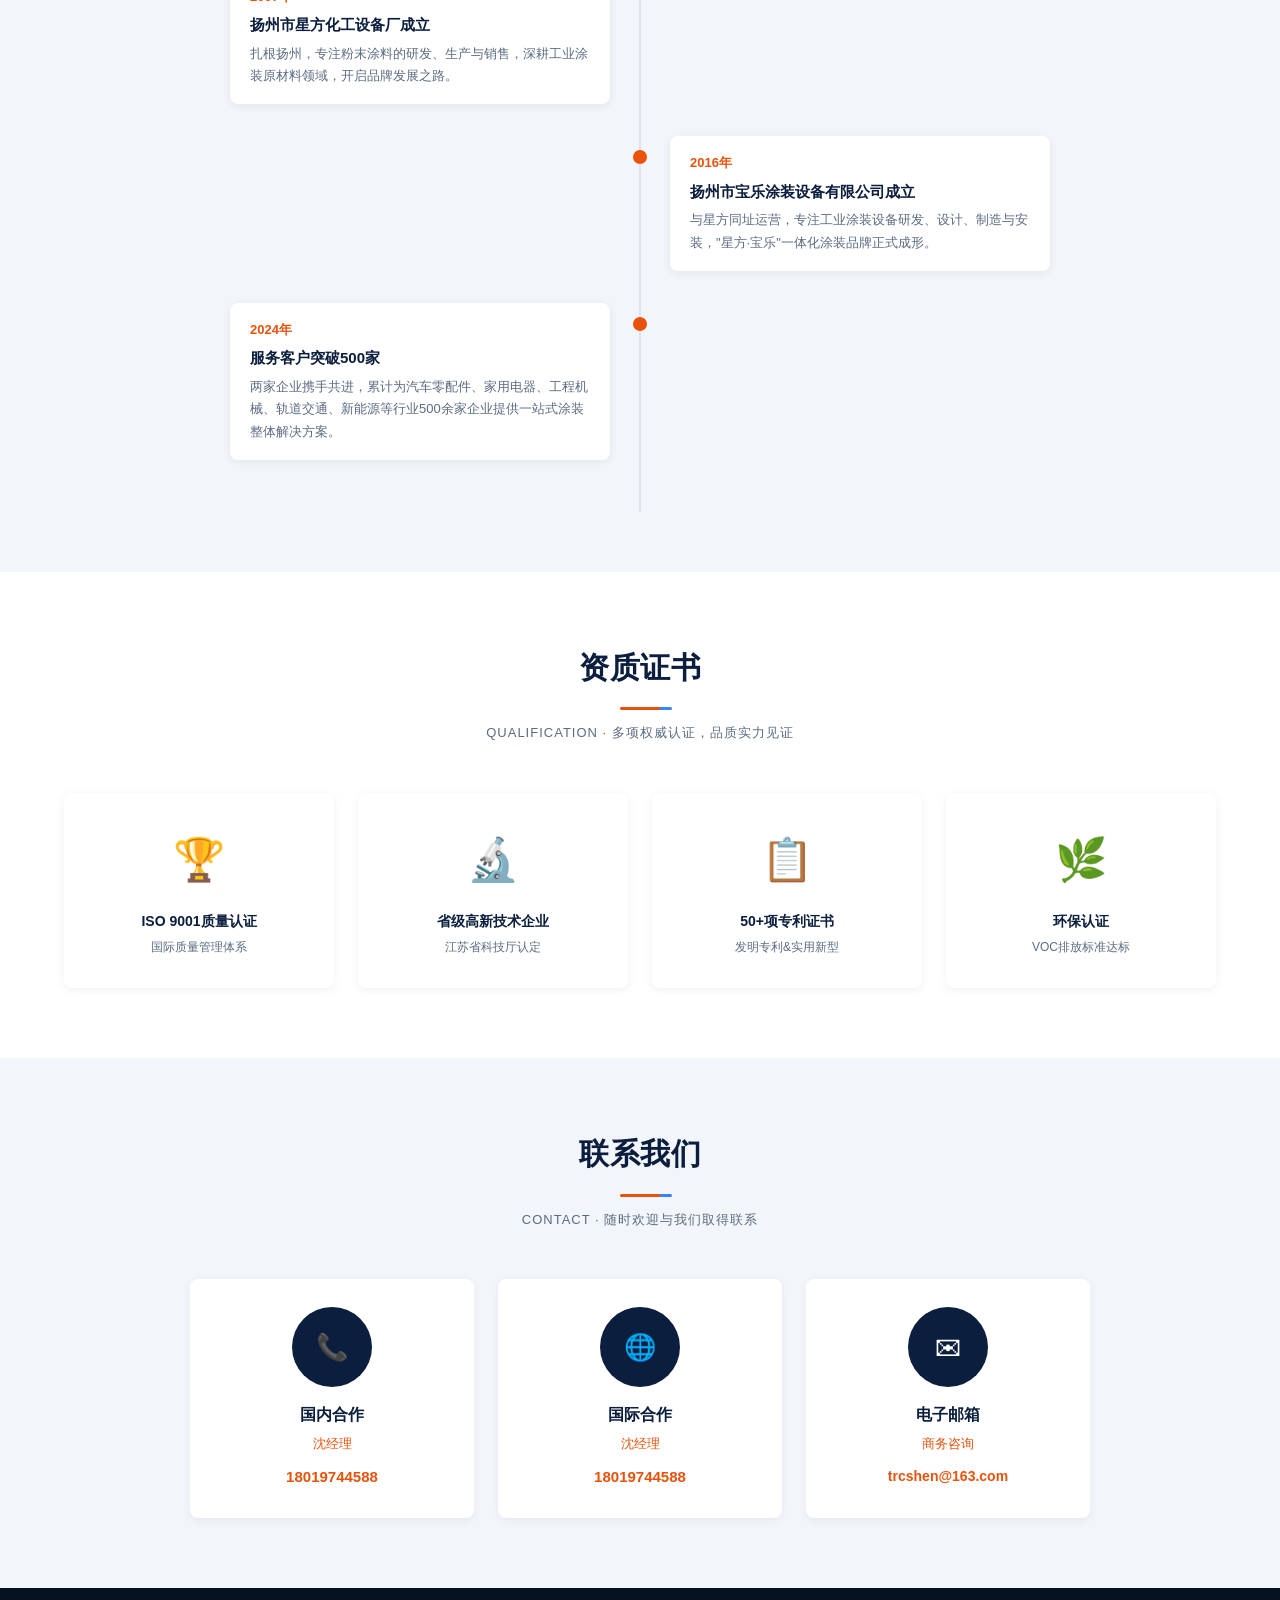
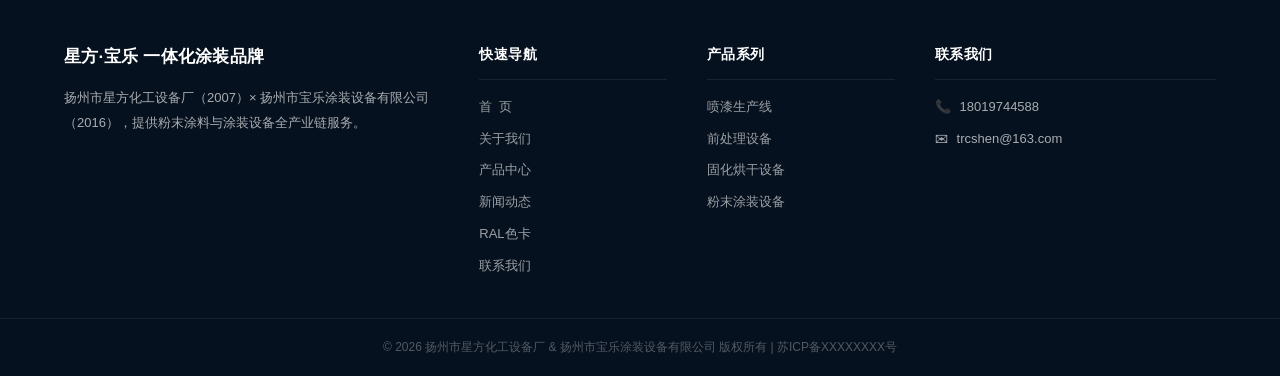
==== commit 90345d46: "新增RAL K7色卡页面，全站导航加入RAL色卡入口 Co-Authored-By: Claude Sonnet 4.6 <noreply@anthropic.com>" ====
--- a/about.html
+++ b/about.html
@@ -141,6 +141,7 @@
       <li><a href="about.html" class="active">关于我们</a></li>
       <li><a href="products.html">产品中心</a></li>
       <li><a href="news.html">新闻动态</a></li>
+      <li><a href="colors.html">RAL色卡</a></li>
       <li><a href="contact.html">联系我们</a></li>
     </ul>
   </div>
@@ -276,7 +277,8 @@
             <li><a href="about.html">关于我们</a></li>
             <li><a href="products.html">产品中心</a></li>
             <li><a href="news.html">新闻动态</a></li>
-            <li><a href="contact.html">联系我们</a></li>
+            <li><a href="colors.html">RAL色卡</a></li>
+      <li><a href="contact.html">联系我们</a></li>
           </ul>
         </div>
         <div class="footer-col">
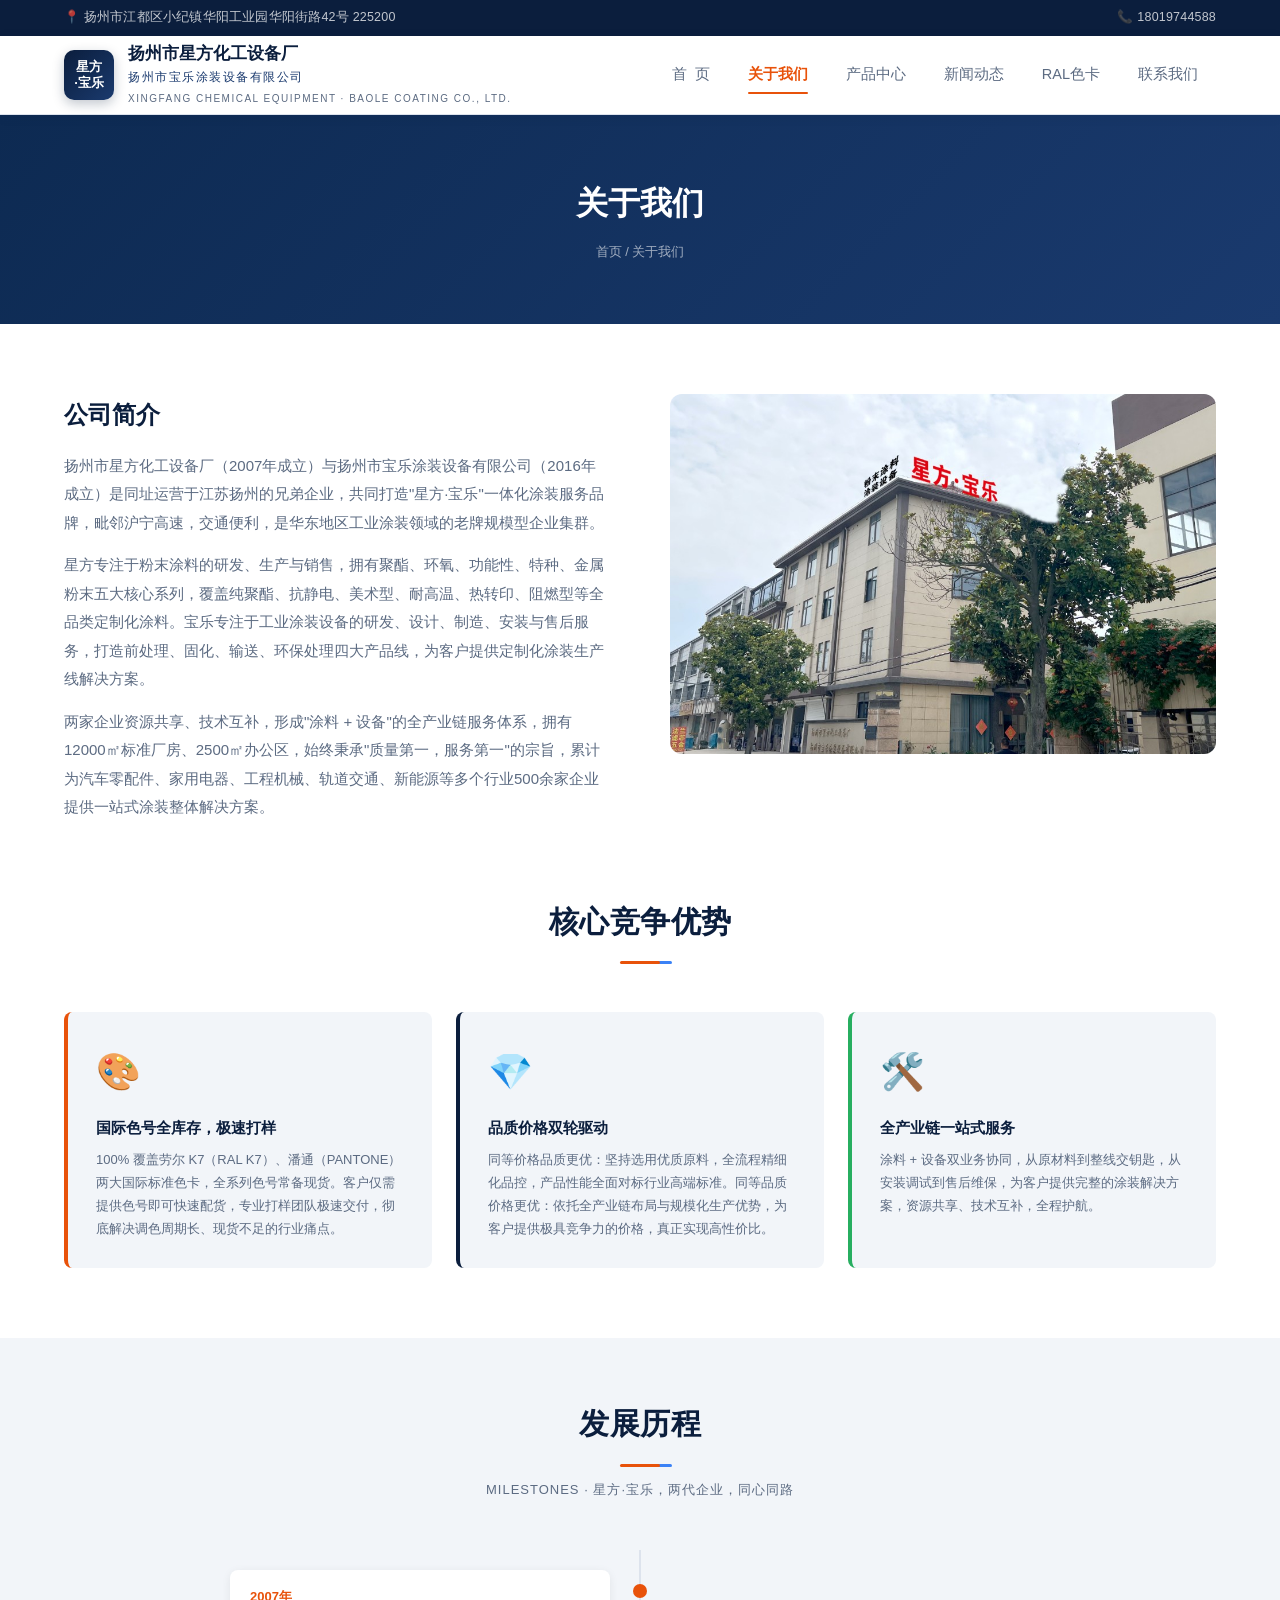
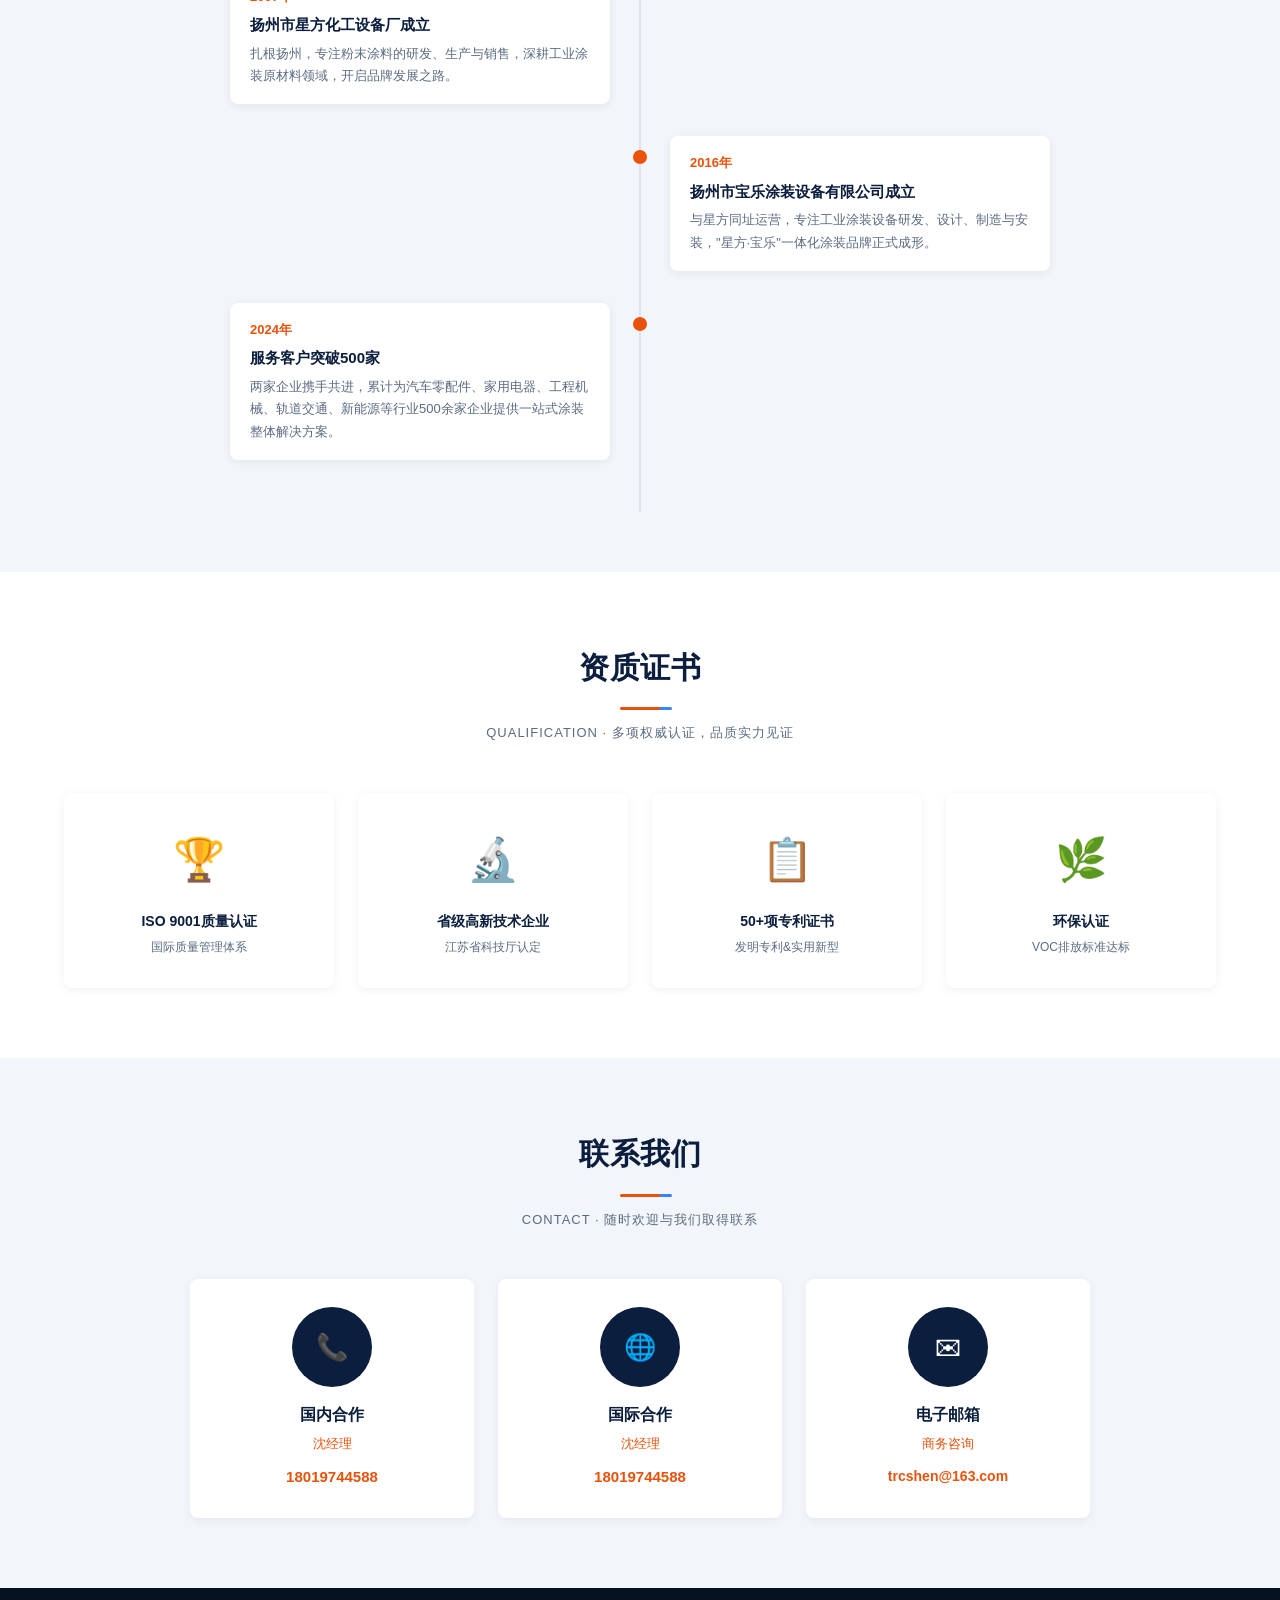
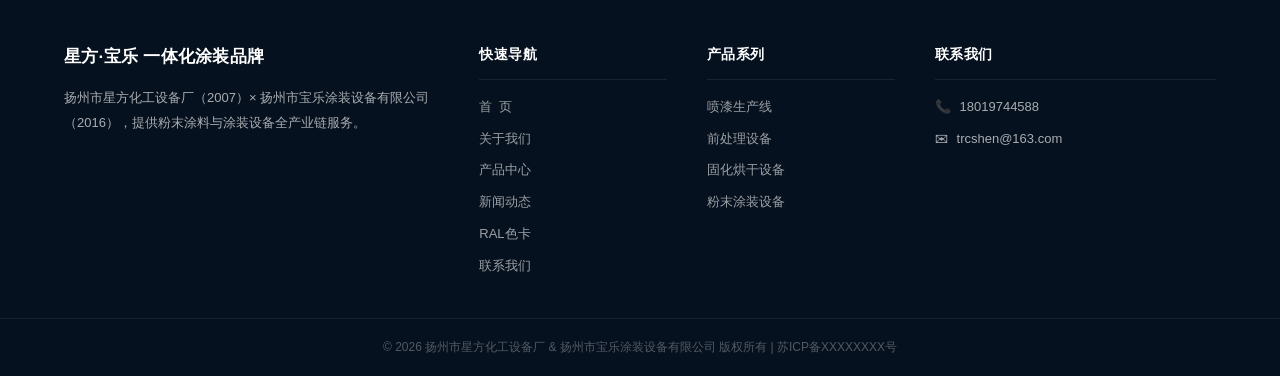
==== commit 00d9cadf: "产品图与厂房照片全面升级：粉末产品图、新设备照片、修复导航RAL色卡 Co-Authored-By: Claude Sonnet 4.6 <noreply@anthropic.com>" ====
--- a/about.html
+++ b/about.html
@@ -163,7 +163,7 @@
         <p>两家企业资源共享、技术互补，形成"涂料 + 设备"的全产业链服务体系，拥有12000㎡标准厂房、2500㎡办公区，始终秉承"质量第一，服务第一"的宗旨，累计为汽车零配件、家用电器、工程机械、轨道交通、新能源等多个行业500余家企业提供一站式涂装整体解决方案。</p>
       </div>
       <div style="border-radius:12px;overflow:hidden;height:360px">
-        <img src="images/factory-main.png" alt="星方·宝乐厂房外观" style="width:100%;height:100%;object-fit:cover">
+        <img src="images/company-front.jpg" alt="星方·宝乐厂房外观" style="width:100%;height:100%;object-fit:cover">
       </div>
     </div>
 
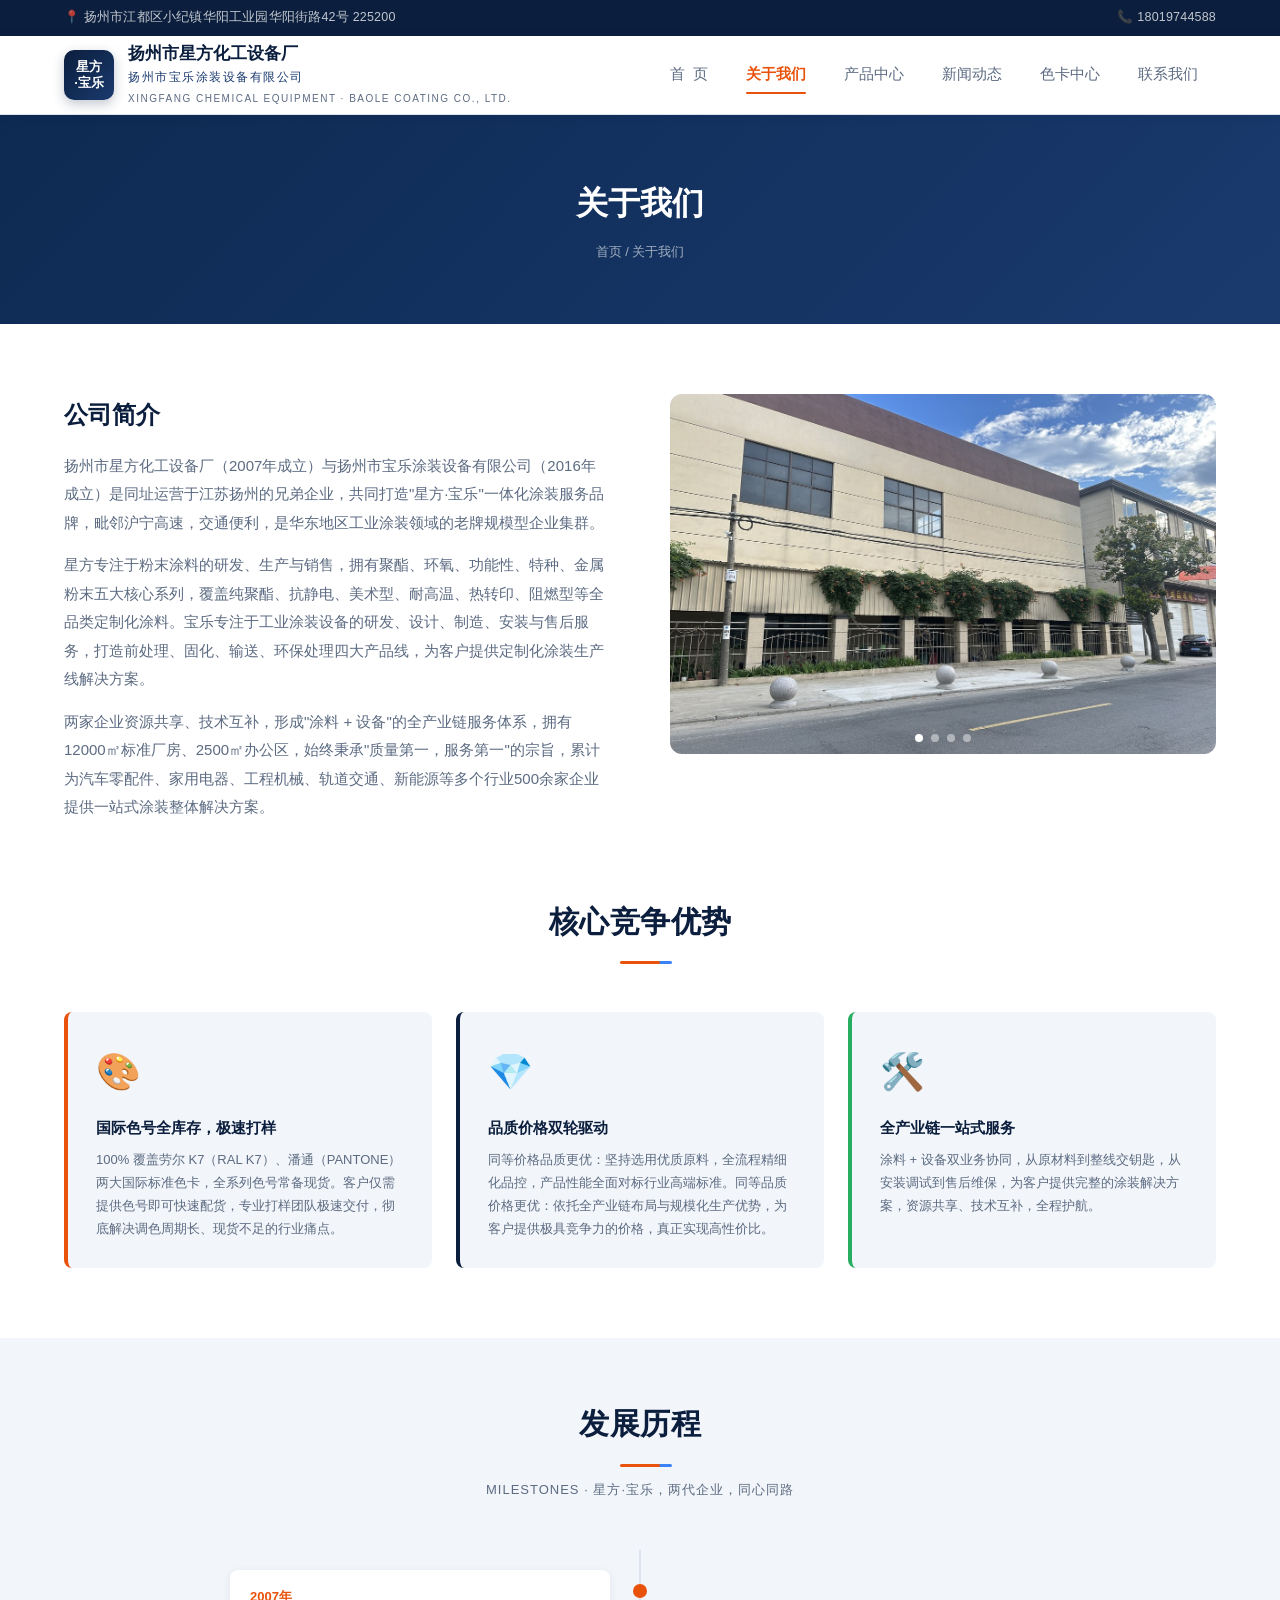
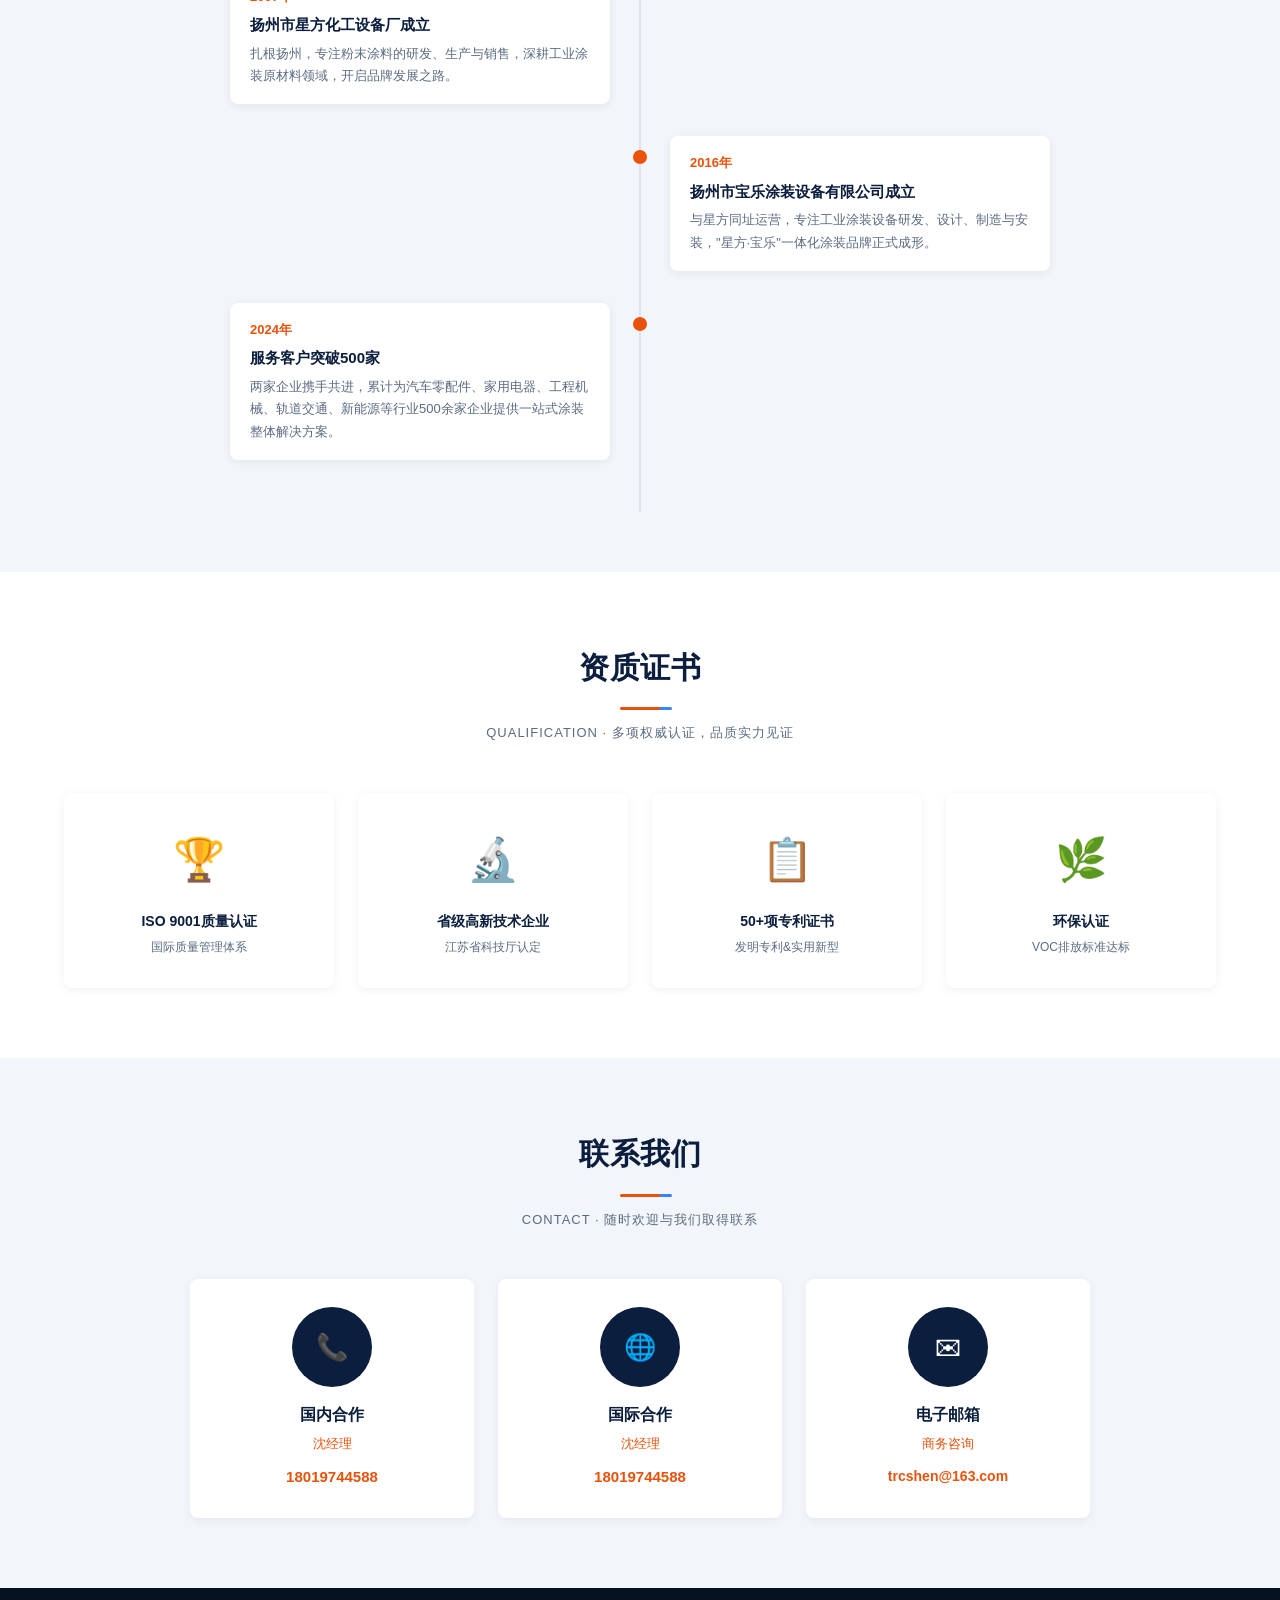
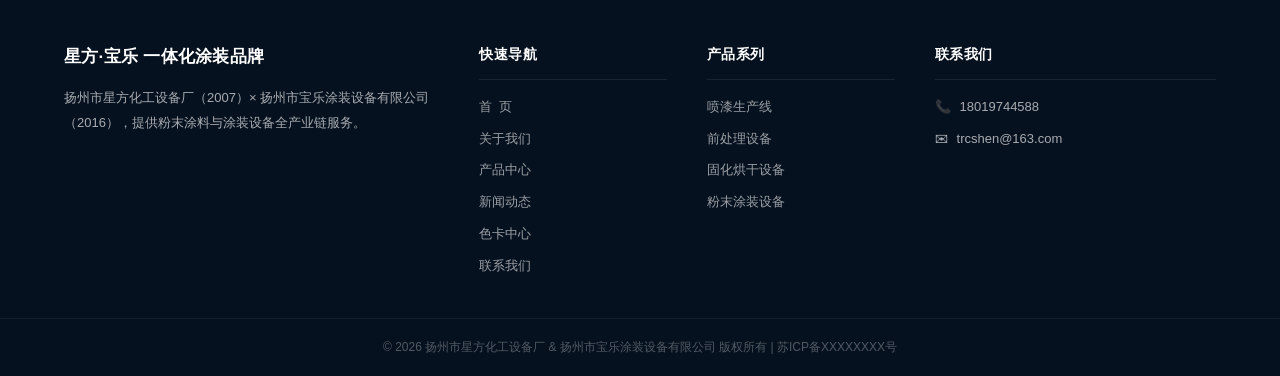
==== commit d47eecc9: "厂房轮播 + PANTONE色卡 + 导航统一为"色卡中心" Co-Authored-By: Claude Sonnet 4.6 <noreply@anthropic.com>" ====
--- a/about.html
+++ b/about.html
@@ -141,7 +141,7 @@
       <li><a href="about.html" class="active">关于我们</a></li>
       <li><a href="products.html">产品中心</a></li>
       <li><a href="news.html">新闻动态</a></li>
-      <li><a href="colors.html">RAL色卡</a></li>
+      <li><a href="colors.html">色卡中心</a></li>
       <li><a href="contact.html">联系我们</a></li>
     </ul>
   </div>
@@ -162,8 +162,21 @@
         <p>星方专注于粉末涂料的研发、生产与销售，拥有聚酯、环氧、功能性、特种、金属粉末五大核心系列，覆盖纯聚酯、抗静电、美术型、耐高温、热转印、阻燃型等全品类定制化涂料。宝乐专注于工业涂装设备的研发、设计、制造、安装与售后服务，打造前处理、固化、输送、环保处理四大产品线，为客户提供定制化涂装生产线解决方案。</p>
         <p>两家企业资源共享、技术互补，形成"涂料 + 设备"的全产业链服务体系，拥有12000㎡标准厂房、2500㎡办公区，始终秉承"质量第一，服务第一"的宗旨，累计为汽车零配件、家用电器、工程机械、轨道交通、新能源等多个行业500余家企业提供一站式涂装整体解决方案。</p>
       </div>
-      <div style="border-radius:12px;overflow:hidden;height:360px">
-        <img src="images/company-front.jpg" alt="星方·宝乐厂房外观" style="width:100%;height:100%;object-fit:cover">
+      <!-- 厂房照片轮播 -->
+      <div class="factory-slider" style="border-radius:12px;overflow:hidden;height:360px;position:relative">
+        <div class="factory-slides" style="display:flex;height:100%;transition:transform 0.6s cubic-bezier(.4,0,.2,1)">
+          <div class="factory-slide" style="min-width:100%;height:100%"><img src="images/factory-slide-1.jpg" alt="厂房外观" style="width:100%;height:100%;object-fit:cover"></div>
+          <div class="factory-slide" style="min-width:100%;height:100%"><img src="images/factory-slide-2.jpg" alt="公司招牌" style="width:100%;height:100%;object-fit:cover"></div>
+          <div class="factory-slide" style="min-width:100%;height:100%"><img src="images/factory-slide-3.jpg" alt="厂区全景" style="width:100%;height:100%;object-fit:cover"></div>
+          <div class="factory-slide" style="min-width:100%;height:100%"><img src="images/company-sign2.jpg" alt="企业铭牌" style="width:100%;height:100%;object-fit:cover"></div>
+        </div>
+        <!-- 指示点 -->
+        <div class="factory-dots" style="position:absolute;bottom:12px;left:50%;transform:translateX(-50%);display:flex;gap:8px">
+          <span class="fdot active" style="width:8px;height:8px;border-radius:50%;background:#fff;opacity:1;cursor:pointer;transition:opacity .3s"></span>
+          <span class="fdot" style="width:8px;height:8px;border-radius:50%;background:#fff;opacity:0.45;cursor:pointer;transition:opacity .3s"></span>
+          <span class="fdot" style="width:8px;height:8px;border-radius:50%;background:#fff;opacity:0.45;cursor:pointer;transition:opacity .3s"></span>
+          <span class="fdot" style="width:8px;height:8px;border-radius:50%;background:#fff;opacity:0.45;cursor:pointer;transition:opacity .3s"></span>
+        </div>
       </div>
     </div>
 
@@ -277,7 +290,7 @@
             <li><a href="about.html">关于我们</a></li>
             <li><a href="products.html">产品中心</a></li>
             <li><a href="news.html">新闻动态</a></li>
-            <li><a href="colors.html">RAL色卡</a></li>
+            <li><a href="colors.html">色卡中心</a></li>
       <li><a href="contact.html">联系我们</a></li>
           </ul>
         </div>
@@ -307,5 +320,29 @@
 
 <button class="back-top" title="回到顶部">▲</button>
 <script src="js/main.js"></script>
+<script>
+// 厂房照片轮播
+(function() {
+  var slides = document.querySelector('.factory-slides');
+  var dots   = document.querySelectorAll('.fdot');
+  if (!slides || !dots.length) return;
+  var total = dots.length;
+  var cur = 0;
+
+  function goTo(idx) {
+    cur = (idx + total) % total;
+    slides.style.transform = 'translateX(-' + cur * 100 + '%)';
+    dots.forEach(function(d, i) {
+      d.style.opacity = i === cur ? '1' : '0.45';
+    });
+  }
+
+  dots.forEach(function(d, i) {
+    d.addEventListener('click', function() { goTo(i); });
+  });
+
+  setInterval(function() { goTo(cur + 1); }, 4000);
+})();
+</script>
 </body>
 </html>
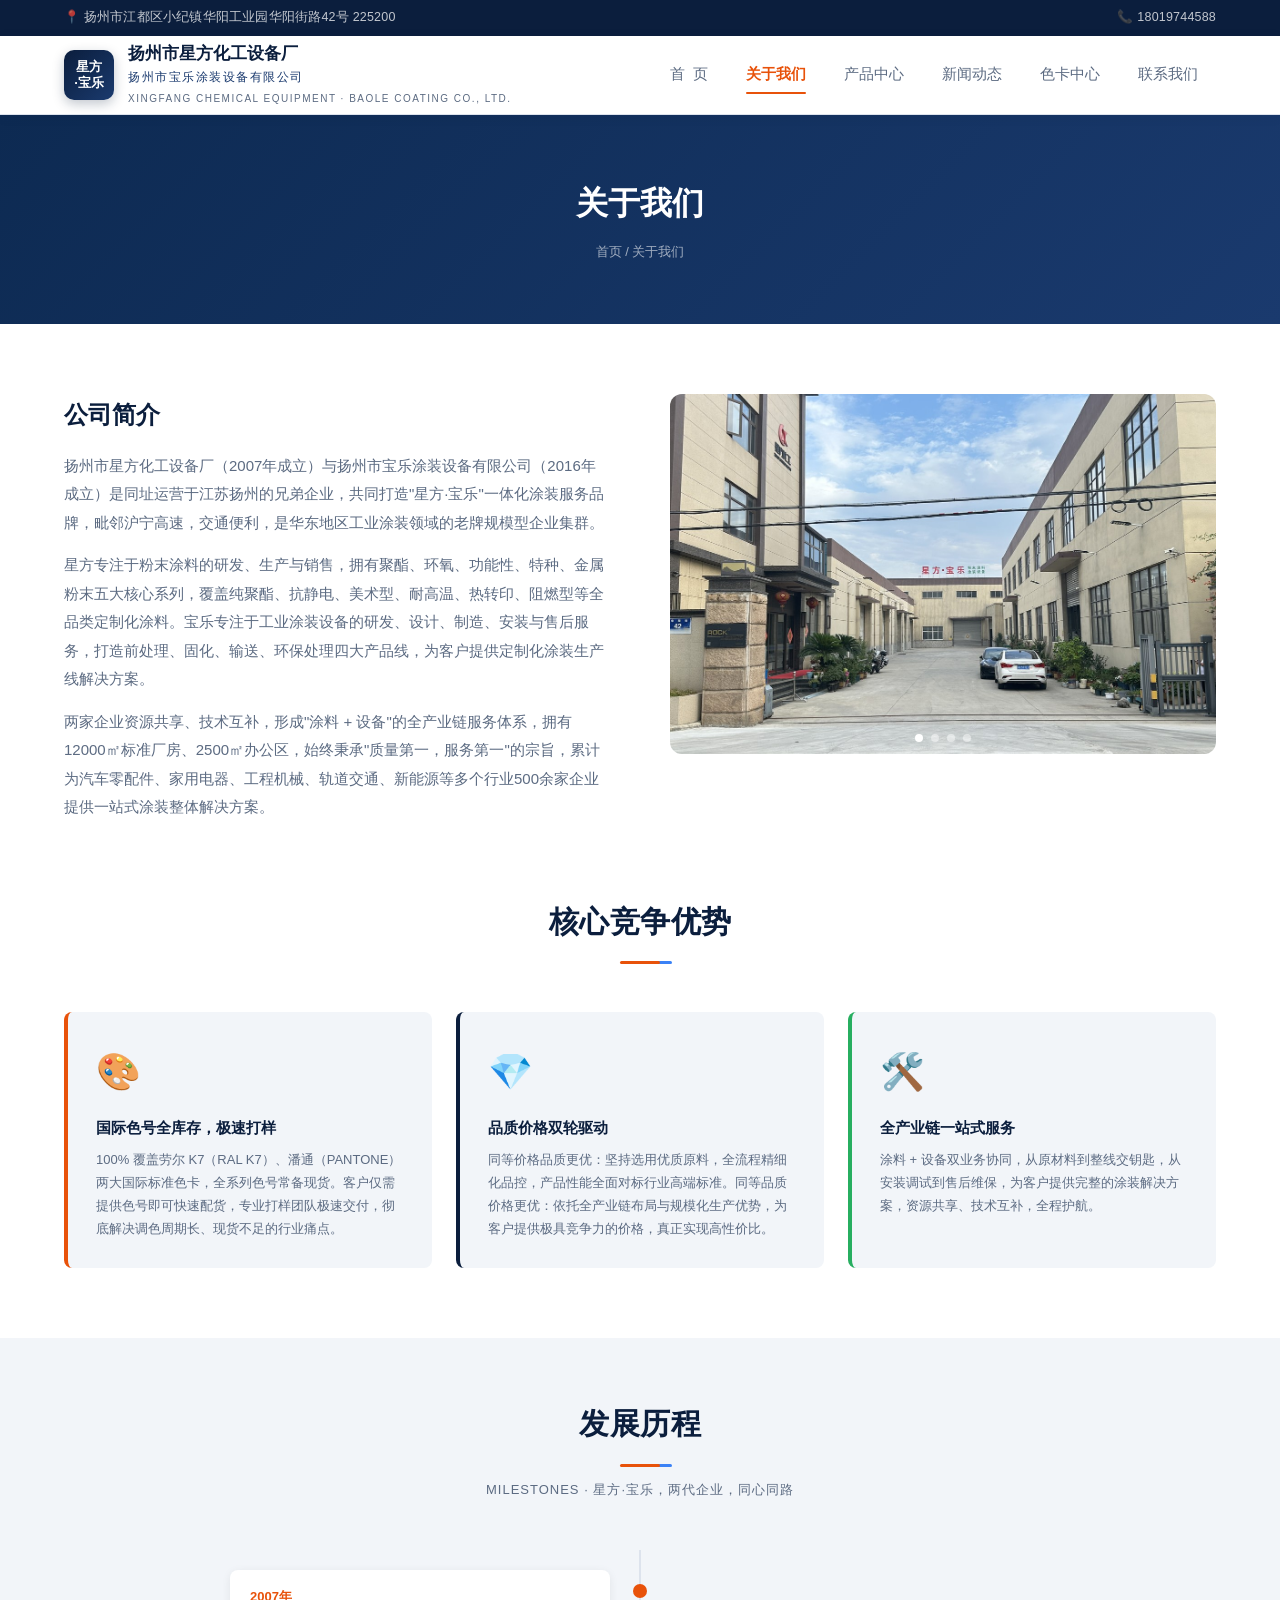
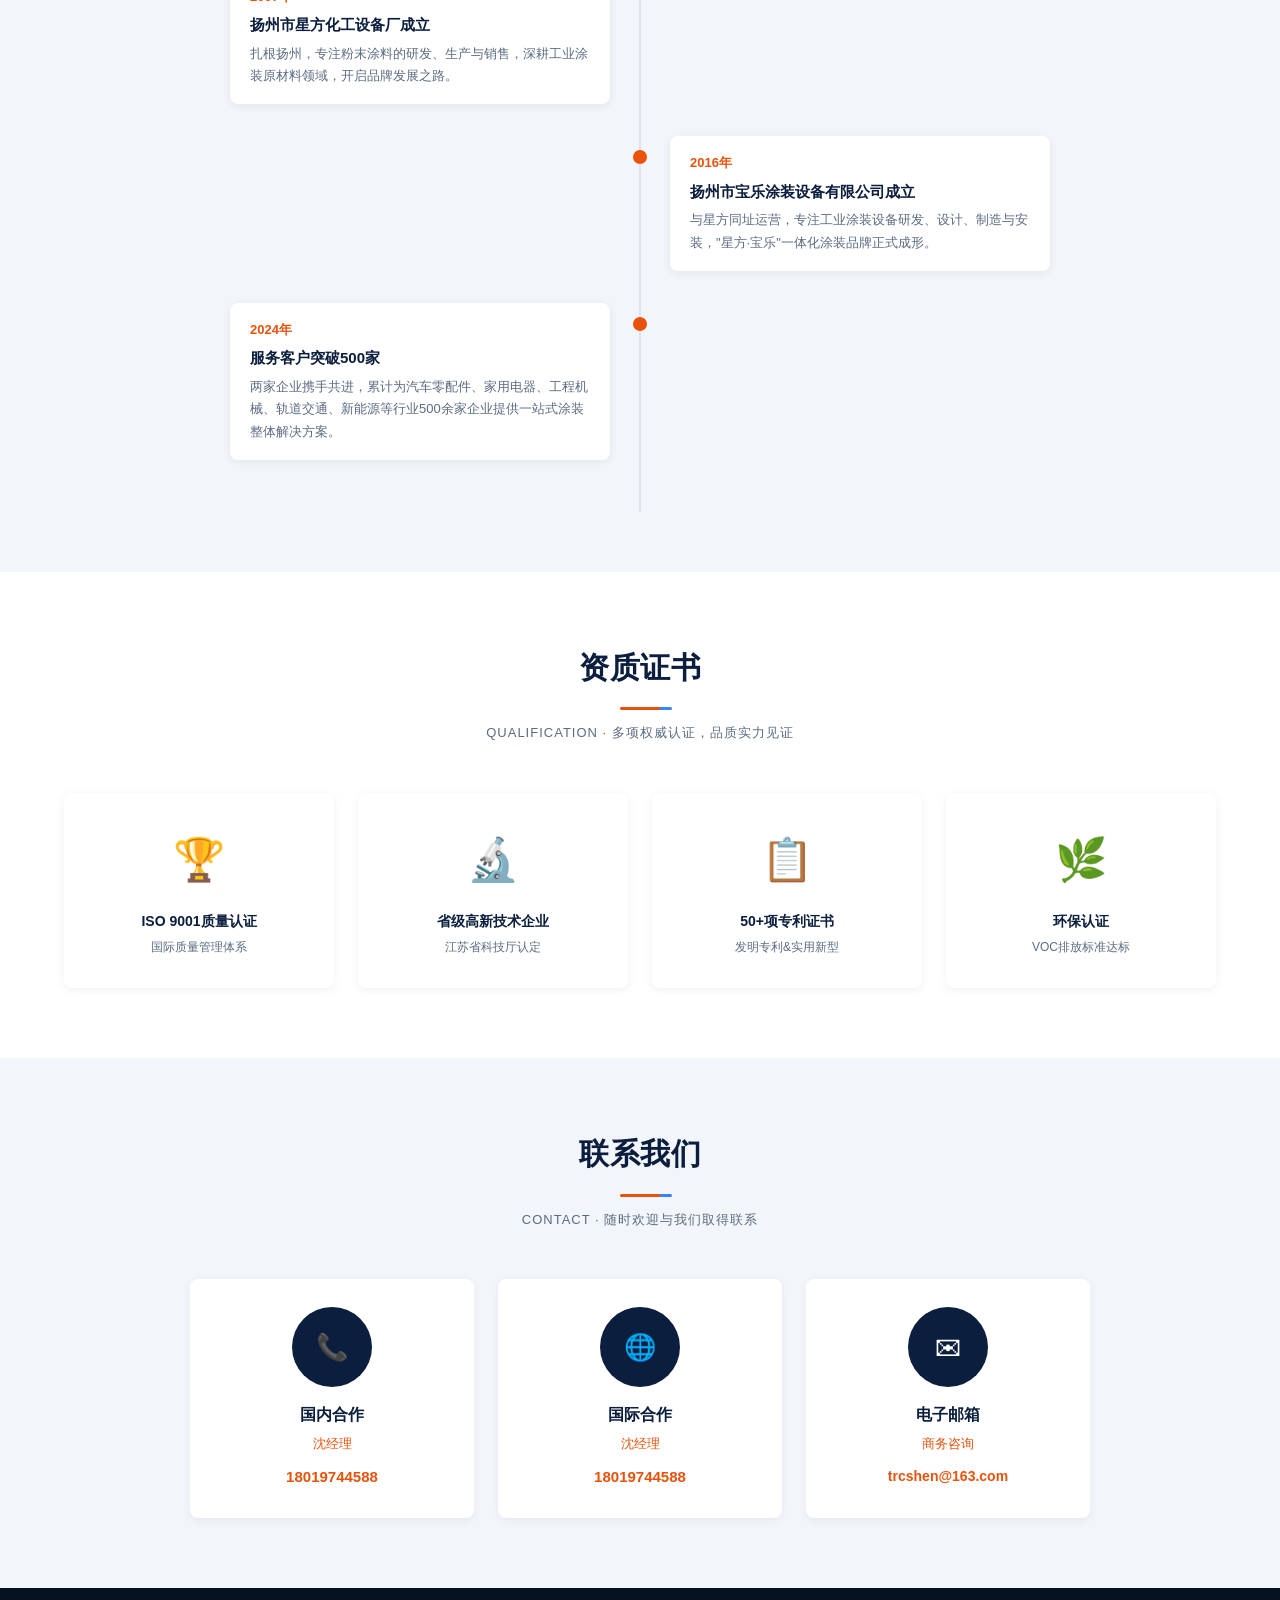
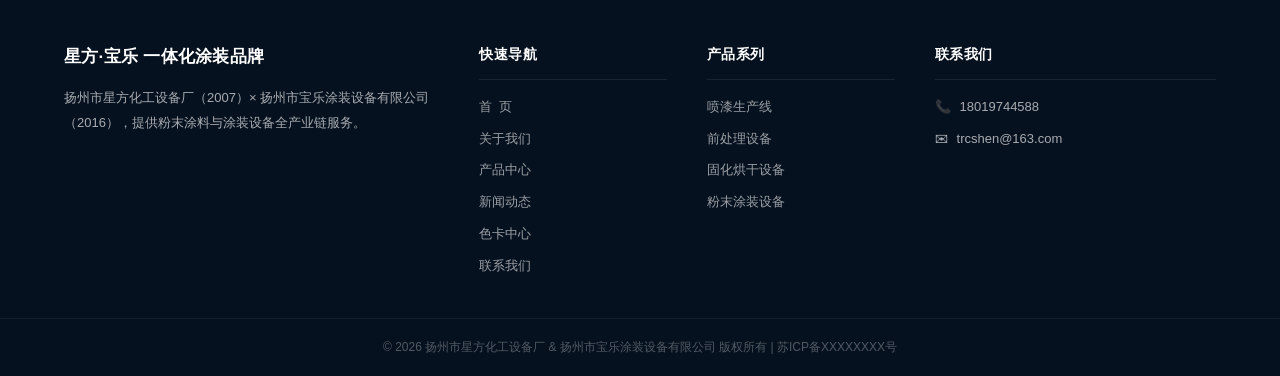
==== commit a7044b89: "修正厂房轮播顺序：全景置首，去除重复招牌图 Co-Authored-By: Claude Sonnet 4.6 <noreply@anthropic.com>" ====
--- a/about.html
+++ b/about.html
@@ -165,10 +165,10 @@
       <!-- 厂房照片轮播 -->
       <div class="factory-slider" style="border-radius:12px;overflow:hidden;height:360px;position:relative">
         <div class="factory-slides" style="display:flex;height:100%;transition:transform 0.6s cubic-bezier(.4,0,.2,1)">
+          <div class="factory-slide" style="min-width:100%;height:100%"><img src="images/factory-slide-3.jpg" alt="厂区全景" style="width:100%;height:100%;object-fit:cover"></div>
           <div class="factory-slide" style="min-width:100%;height:100%"><img src="images/factory-slide-1.jpg" alt="厂房外观" style="width:100%;height:100%;object-fit:cover"></div>
           <div class="factory-slide" style="min-width:100%;height:100%"><img src="images/factory-slide-2.jpg" alt="公司招牌" style="width:100%;height:100%;object-fit:cover"></div>
-          <div class="factory-slide" style="min-width:100%;height:100%"><img src="images/factory-slide-3.jpg" alt="厂区全景" style="width:100%;height:100%;object-fit:cover"></div>
-          <div class="factory-slide" style="min-width:100%;height:100%"><img src="images/company-sign2.jpg" alt="企业铭牌" style="width:100%;height:100%;object-fit:cover"></div>
+          <div class="factory-slide" style="min-width:100%;height:100%"><img src="images/company-front.jpg" alt="公司正面" style="width:100%;height:100%;object-fit:cover"></div>
         </div>
         <!-- 指示点 -->
         <div class="factory-dots" style="position:absolute;bottom:12px;left:50%;transform:translateX(-50%);display:flex;gap:8px">
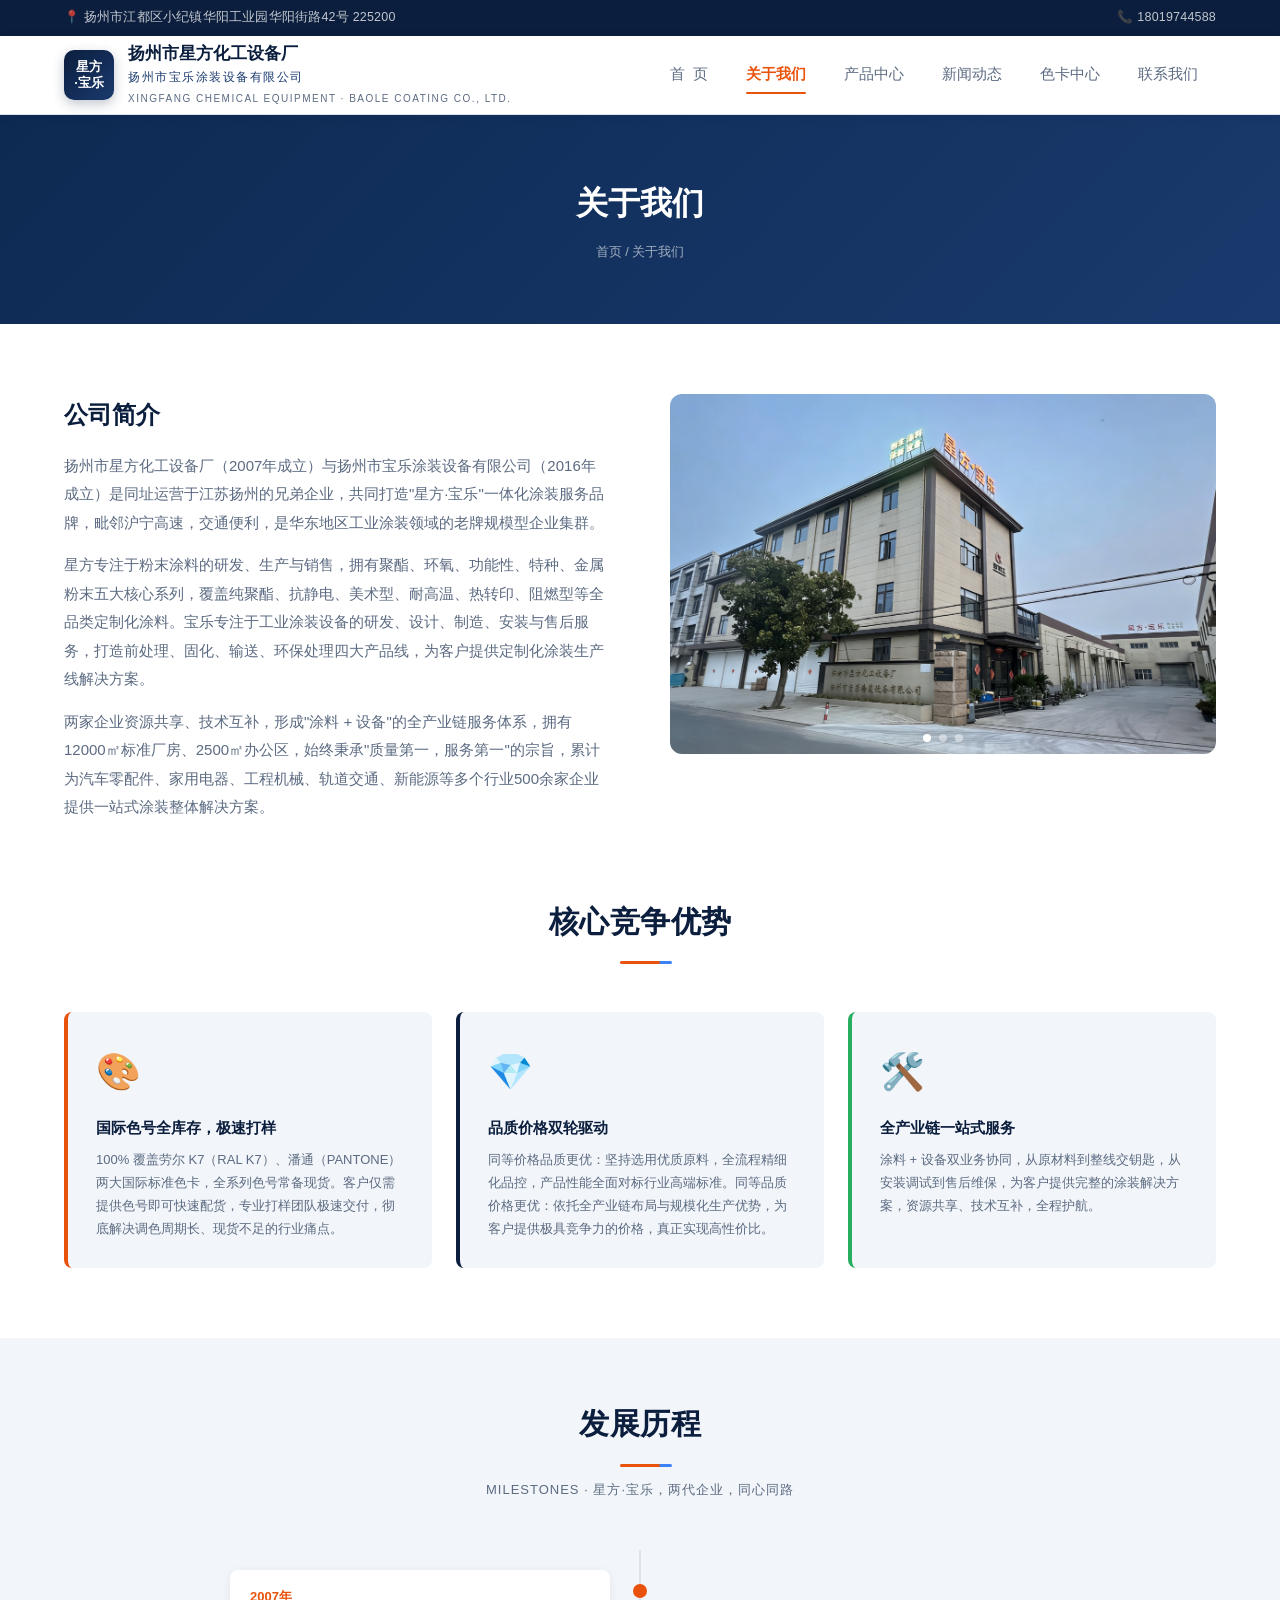
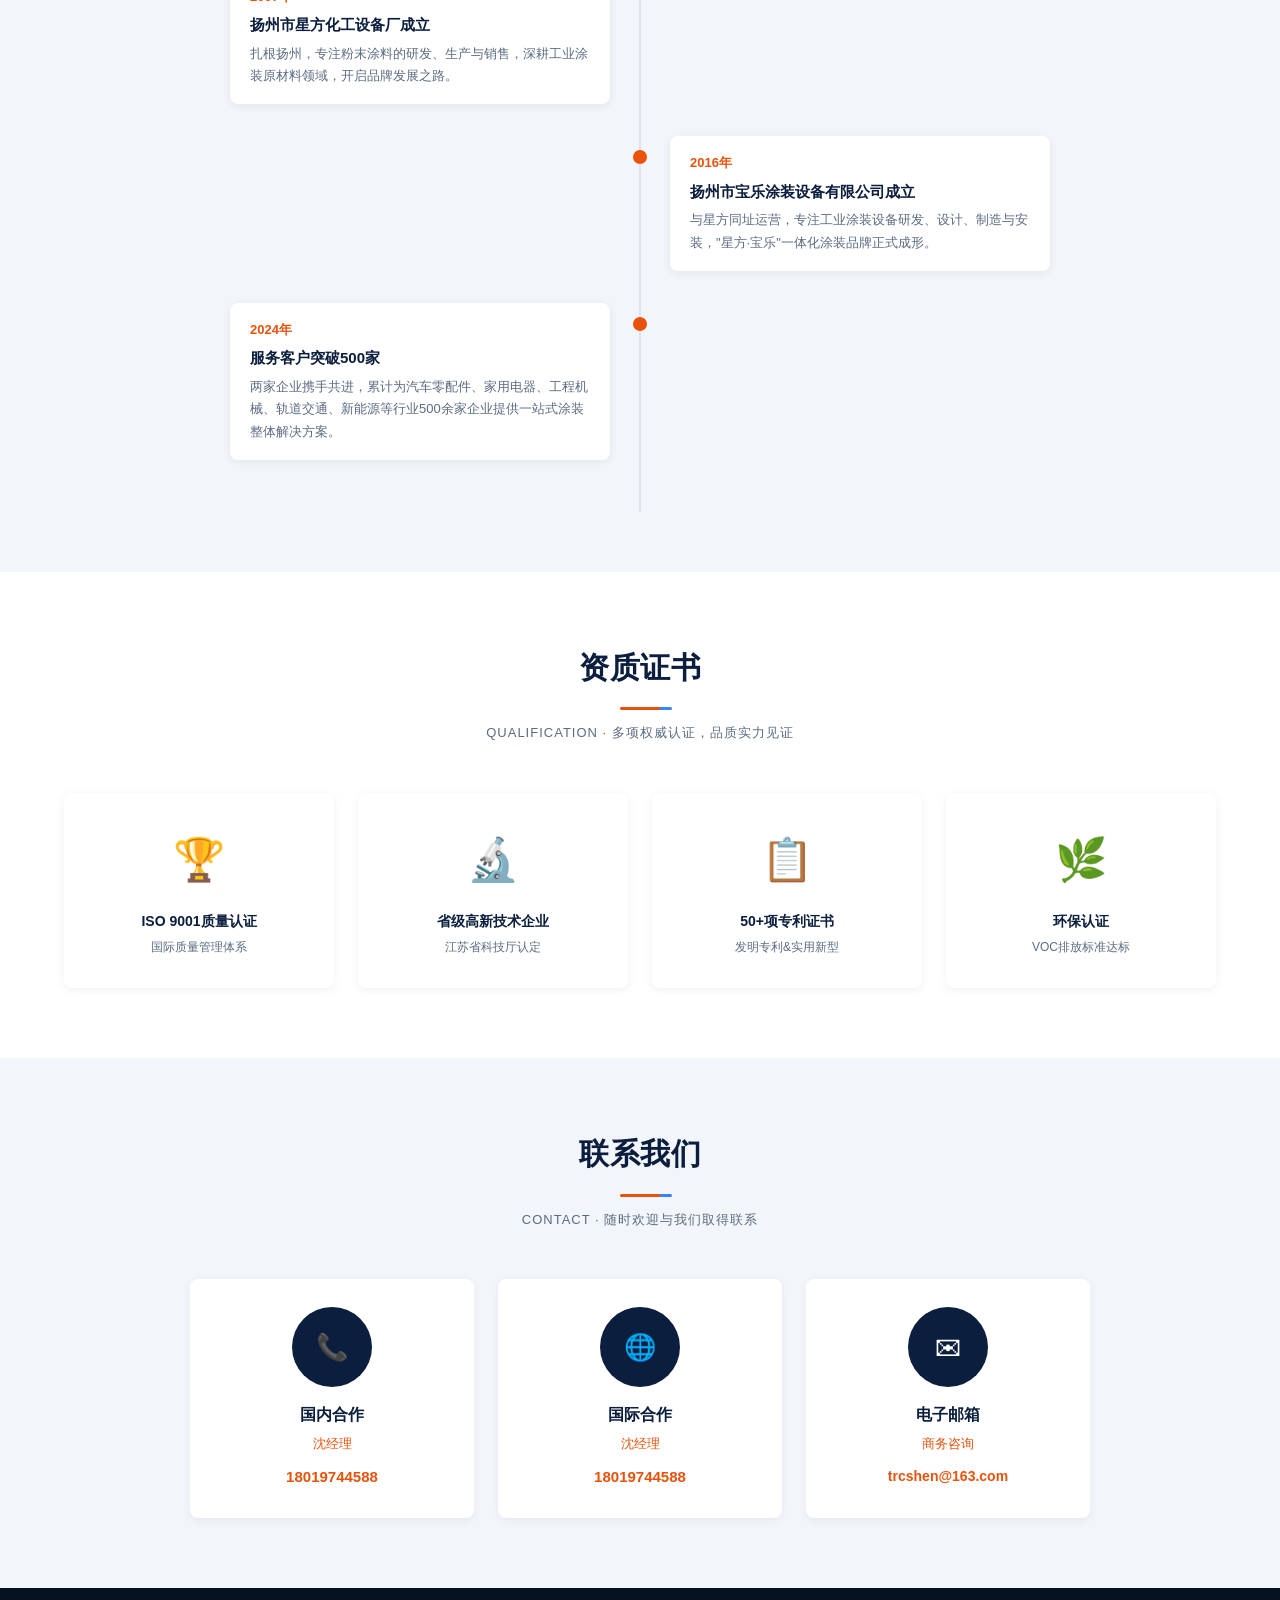
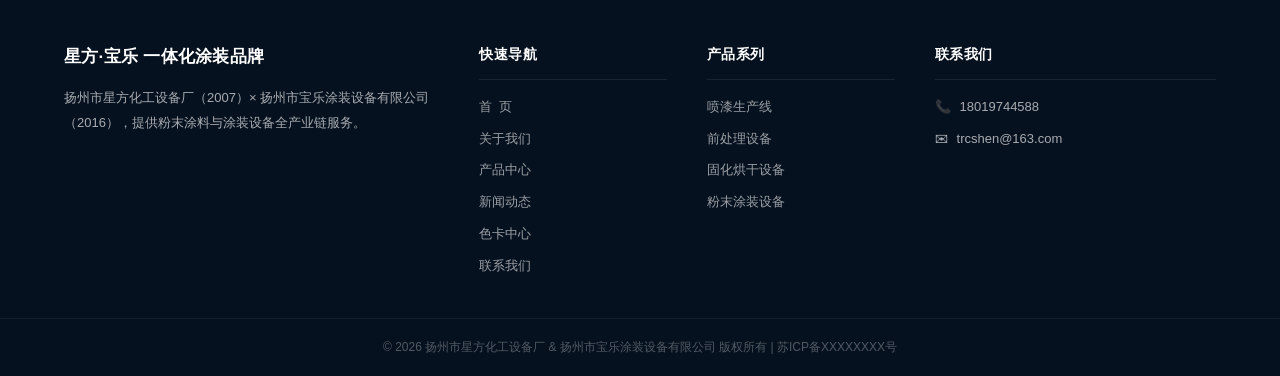
==== commit 33e70f02: "替换轮播图为3张豆包AI增强版厂房照片 Co-Authored-By: Claude Sonnet 4.6 <noreply@anthropic.com>" ====
--- a/about.html
+++ b/about.html
@@ -165,15 +165,13 @@
       <!-- 厂房照片轮播 -->
       <div class="factory-slider" style="border-radius:12px;overflow:hidden;height:360px;position:relative">
         <div class="factory-slides" style="display:flex;height:100%;transition:transform 0.6s cubic-bezier(.4,0,.2,1)">
-          <div class="factory-slide" style="min-width:100%;height:100%"><img src="images/factory-slide-3.jpg" alt="厂区全景" style="width:100%;height:100%;object-fit:cover"></div>
-          <div class="factory-slide" style="min-width:100%;height:100%"><img src="images/factory-slide-1.jpg" alt="厂房外观" style="width:100%;height:100%;object-fit:cover"></div>
-          <div class="factory-slide" style="min-width:100%;height:100%"><img src="images/factory-slide-2.jpg" alt="公司招牌" style="width:100%;height:100%;object-fit:cover"></div>
-          <div class="factory-slide" style="min-width:100%;height:100%"><img src="images/company-front.jpg" alt="公司正面" style="width:100%;height:100%;object-fit:cover"></div>
+          <div class="factory-slide" style="min-width:100%;height:100%"><img src="images/factory-slide-1.jpg" alt="公司正门" style="width:100%;height:100%;object-fit:cover"></div>
+          <div class="factory-slide" style="min-width:100%;height:100%"><img src="images/factory-slide-2.jpg" alt="厂房外观" style="width:100%;height:100%;object-fit:cover"></div>
+          <div class="factory-slide" style="min-width:100%;height:100%"><img src="images/factory-slide-3.jpg" alt="厂区街景" style="width:100%;height:100%;object-fit:cover"></div>
         </div>
         <!-- 指示点 -->
         <div class="factory-dots" style="position:absolute;bottom:12px;left:50%;transform:translateX(-50%);display:flex;gap:8px">
           <span class="fdot active" style="width:8px;height:8px;border-radius:50%;background:#fff;opacity:1;cursor:pointer;transition:opacity .3s"></span>
-          <span class="fdot" style="width:8px;height:8px;border-radius:50%;background:#fff;opacity:0.45;cursor:pointer;transition:opacity .3s"></span>
           <span class="fdot" style="width:8px;height:8px;border-radius:50%;background:#fff;opacity:0.45;cursor:pointer;transition:opacity .3s"></span>
           <span class="fdot" style="width:8px;height:8px;border-radius:50%;background:#fff;opacity:0.45;cursor:pointer;transition:opacity .3s"></span>
         </div>
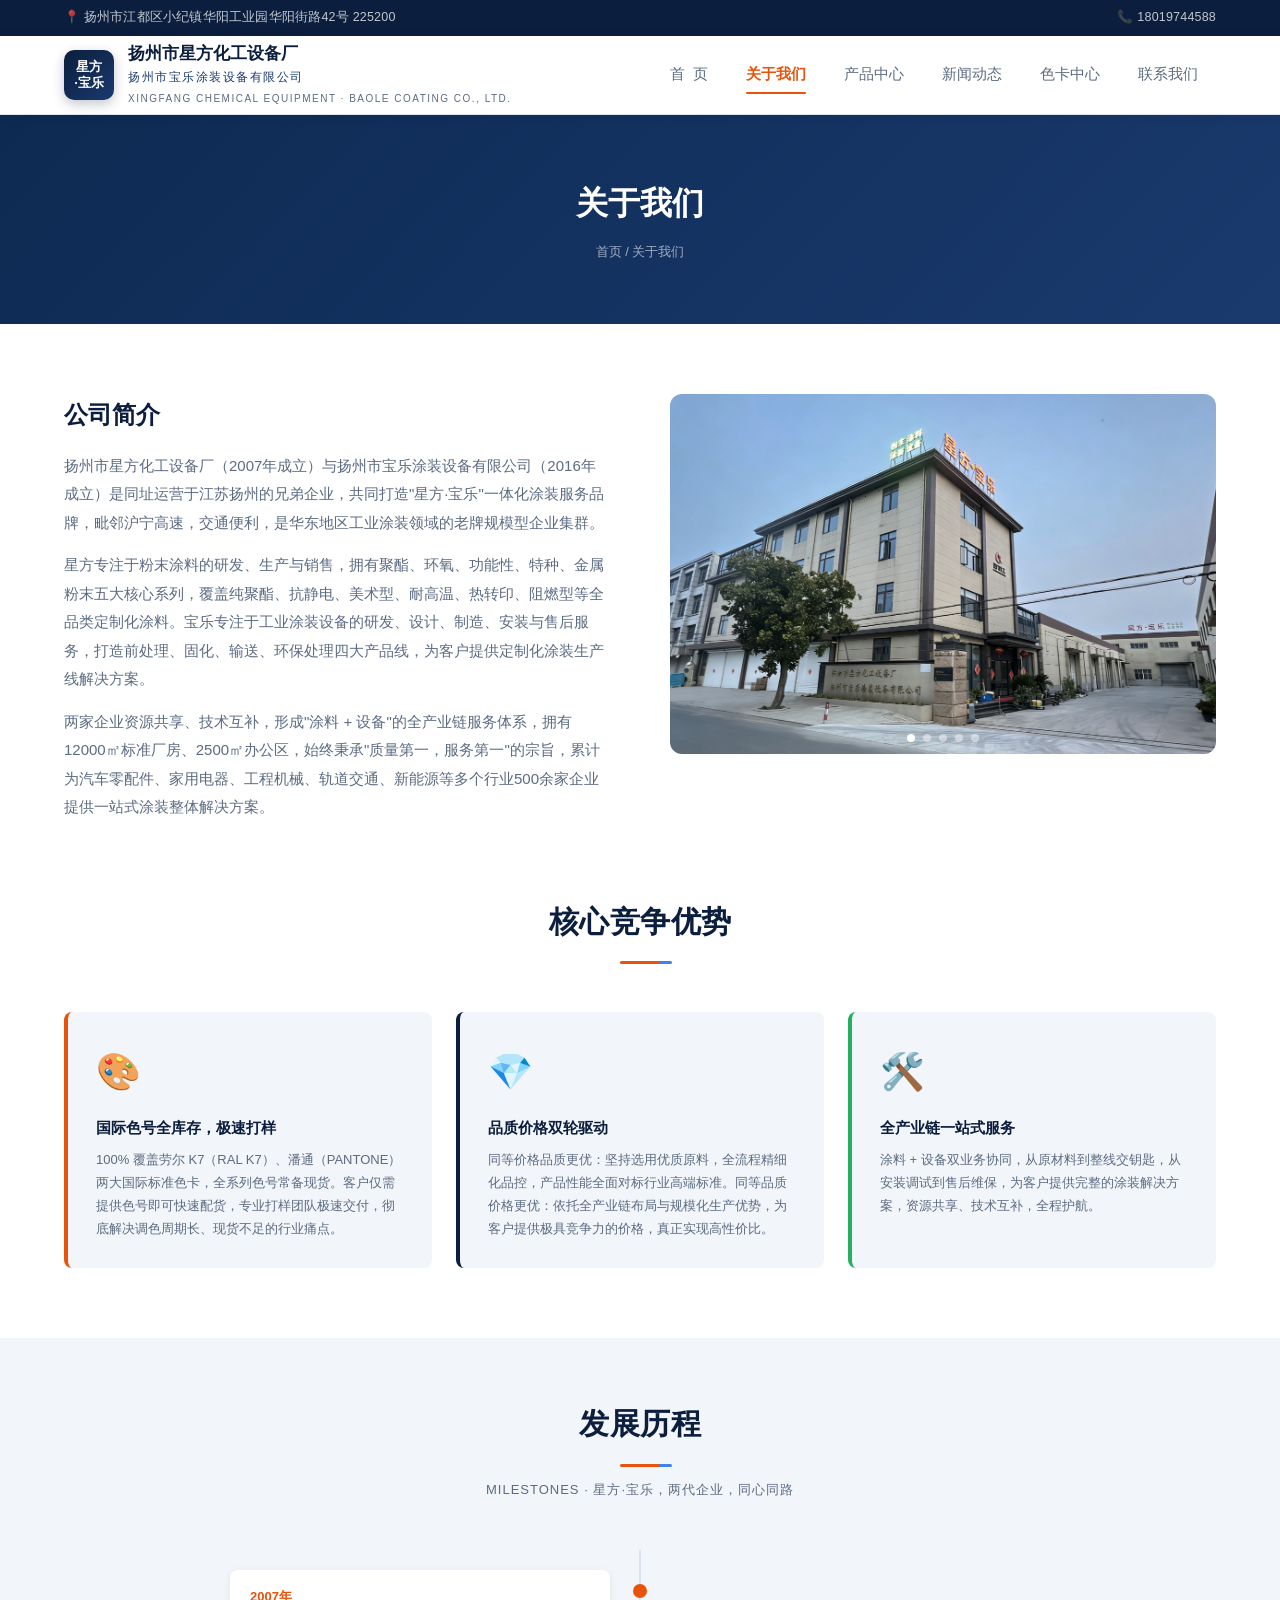
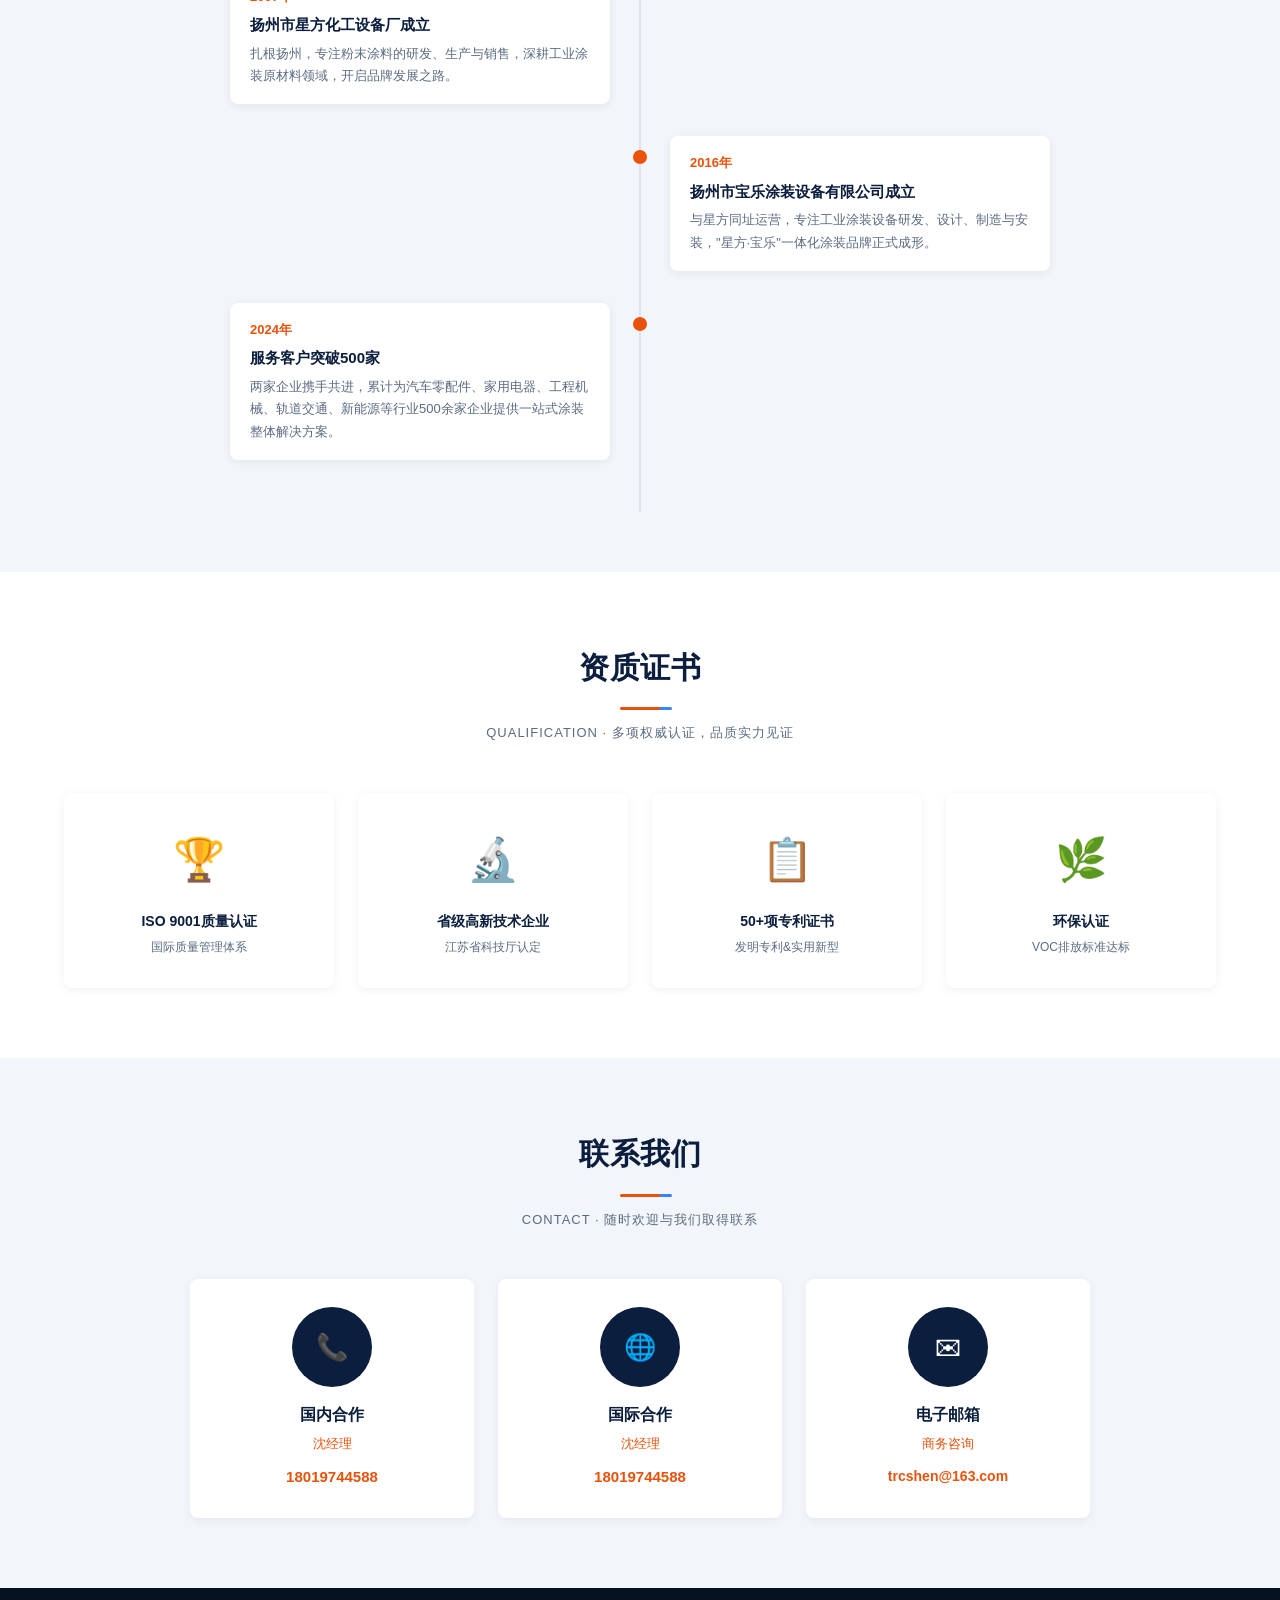
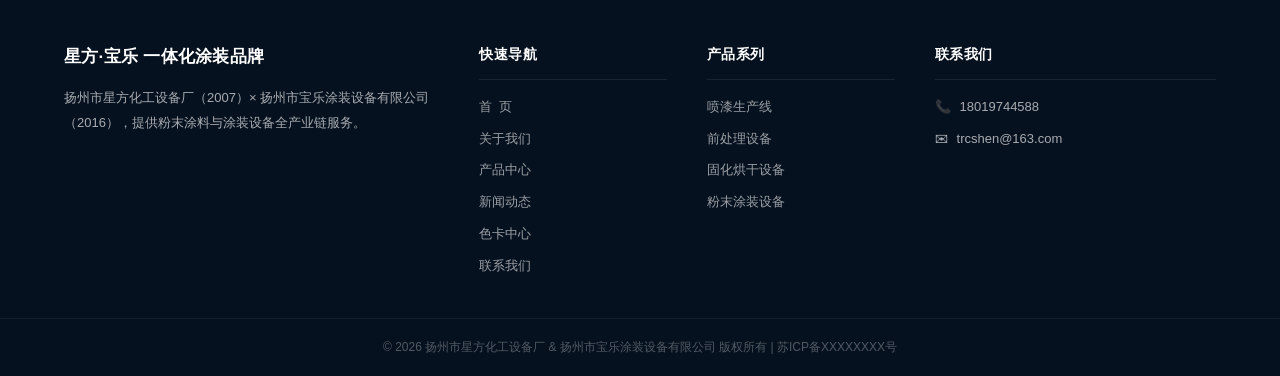
==== commit 4c4e642b: "轮播图新增招牌与厂区全景两张照片，共5张 Co-Authored-By: Claude Sonnet 4.6 <noreply@anthropic.com>" ====
--- a/about.html
+++ b/about.html
@@ -168,10 +168,14 @@
           <div class="factory-slide" style="min-width:100%;height:100%"><img src="images/factory-slide-1.jpg" alt="公司正门" style="width:100%;height:100%;object-fit:cover"></div>
           <div class="factory-slide" style="min-width:100%;height:100%"><img src="images/factory-slide-2.jpg" alt="厂房外观" style="width:100%;height:100%;object-fit:cover"></div>
           <div class="factory-slide" style="min-width:100%;height:100%"><img src="images/factory-slide-3.jpg" alt="厂区街景" style="width:100%;height:100%;object-fit:cover"></div>
+          <div class="factory-slide" style="min-width:100%;height:100%"><img src="images/factory-slide-4.jpg" alt="公司招牌" style="width:100%;height:100%;object-fit:cover"></div>
+          <div class="factory-slide" style="min-width:100%;height:100%"><img src="images/factory-slide-5.jpg" alt="厂区全景" style="width:100%;height:100%;object-fit:cover"></div>
         </div>
         <!-- 指示点 -->
         <div class="factory-dots" style="position:absolute;bottom:12px;left:50%;transform:translateX(-50%);display:flex;gap:8px">
           <span class="fdot active" style="width:8px;height:8px;border-radius:50%;background:#fff;opacity:1;cursor:pointer;transition:opacity .3s"></span>
+          <span class="fdot" style="width:8px;height:8px;border-radius:50%;background:#fff;opacity:0.45;cursor:pointer;transition:opacity .3s"></span>
+          <span class="fdot" style="width:8px;height:8px;border-radius:50%;background:#fff;opacity:0.45;cursor:pointer;transition:opacity .3s"></span>
           <span class="fdot" style="width:8px;height:8px;border-radius:50%;background:#fff;opacity:0.45;cursor:pointer;transition:opacity .3s"></span>
           <span class="fdot" style="width:8px;height:8px;border-radius:50%;background:#fff;opacity:0.45;cursor:pointer;transition:opacity .3s"></span>
         </div>
